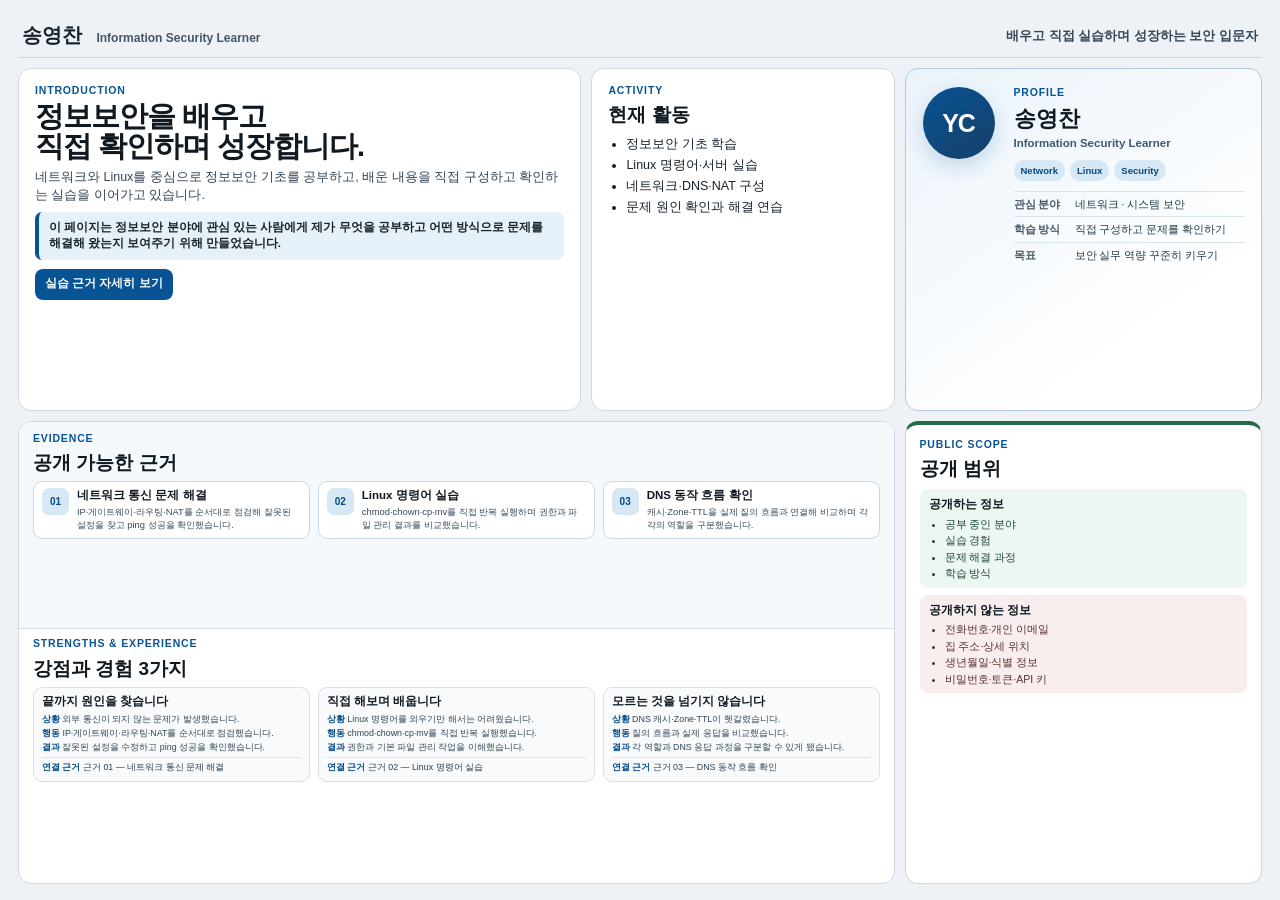
==== index.html @ b2773d23 "syc" ====
<!DOCTYPE html>
<html lang="ko">
<head>
  <meta charset="UTF-8">
  <meta name="viewport" content="width=device-width, initial-scale=1.0">
  <title>송영찬 | Information Security</title>
  <link rel="stylesheet" href="style.css">
</head>
<body>
<main class="page">
  <header class="topbar">
    <div>
      <strong class="name">송영찬</strong>
      <span class="role">Information Security Learner</span>
    </div>
    <span class="top-note">배우고 직접 실습하며 성장하는 보안 입문자</span>
  </header>

  <section class="dashboard" aria-label="송영찬 자기소개">
    <article class="card intro">
      <p class="kicker">INTRODUCTION</p>
      <h1>정보보안을 배우고<br>직접 확인하며 성장합니다.</h1>
      <p class="summary">
        네트워크와 Linux를 중심으로 정보보안 기초를 공부하고,
        배운 내용을 직접 구성하고 확인하는 실습을 이어가고 있습니다.
      </p>
      <p class="purpose">
        이 페이지는 정보보안 분야에 관심 있는 사람에게 제가 무엇을 공부하고
        어떤 방식으로 문제를 해결해 왔는지 보여주기 위해 만들었습니다.
      </p>
      <button id="detailButton" type="button" aria-expanded="false" aria-controls="detailPanel">
        실습 근거 자세히 보기
      </button>
    </article>

    <article class="card activity">
      <p class="kicker">ACTIVITY</p>
      <h2>현재 활동</h2>
      <ul>
        <li>정보보안 기초 학습</li>
        <li>Linux 명령어·서버 실습</li>
        <li>네트워크·DNS·NAT 구성</li>
        <li>문제 원인 확인과 해결 연습</li>
      </ul>
    </article>

    <article class="card profile-card" aria-label="프로필">
      <div class="profile-avatar" aria-hidden="true">YC</div>
      <p class="kicker profile-kicker">PROFILE</p>
      <h2>송영찬</h2>
      <p class="profile-role">Information Security Learner</p>
      <div class="profile-tags" aria-label="관심 분야">
        <span>Network</span><span>Linux</span><span>Security</span>
      </div>
      <dl class="profile-info">
        <div><dt>관심 분야</dt><dd>네트워크 · 시스템 보안</dd></div>
        <div><dt>학습 방식</dt><dd>직접 구성하고 문제를 확인하기</dd></div>
        <div><dt>목표</dt><dd>보안 실무 역량 꾸준히 키우기</dd></div>
      </dl>
    </article>

    <section class="card strengths" aria-labelledby="evidence-title">
      <div class="strength-layout">
        <section class="proof-area">
          <p class="kicker">EVIDENCE</p>
          <h2 id="evidence-title">공개 가능한 근거</h2>
          <div class="proof-grid">
            <article class="proof-item">
              <span class="proof-number">01</span>
              <div>
                <h3>네트워크 통신 문제 해결</h3>
                <p>IP·게이트웨이·라우팅·NAT를 순서대로 점검해 잘못된 설정을 찾고 ping 성공을 확인했습니다.</p>
              </div>
            </article>
            <article class="proof-item">
              <span class="proof-number">02</span>
              <div>
                <h3>Linux 명령어 실습</h3>
                <p>chmod·chown·cp·mv를 직접 반복 실행하며 권한과 파일 관리 결과를 비교했습니다.</p>
              </div>
            </article>
            <article class="proof-item">
              <span class="proof-number">03</span>
              <div>
                <h3>DNS 동작 흐름 확인</h3>
                <p>캐시·Zone·TTL을 실제 질의 흐름과 연결해 비교하며 각각의 역할을 구분했습니다.</p>
              </div>
            </article>
          </div>
        </section>

        <section class="strength-area" aria-labelledby="strength-title">
          <p class="kicker">STRENGTHS & EXPERIENCE</p>
          <h2 id="strength-title">강점과 경험 3가지</h2>
          <div class="strength-grid">
            <article class="mini-card">
              <h3>끝까지 원인을 찾습니다</h3>
              <p><b>상황</b> 외부 통신이 되지 않는 문제가 발생했습니다.</p>
              <p><b>행동</b> IP·게이트웨이·라우팅·NAT를 순서대로 점검했습니다.</p>
              <p><b>결과</b> 잘못된 설정을 수정하고 ping 성공을 확인했습니다.</p>
              <p class="linked-proof"><b>연결 근거</b> 근거 01 — 네트워크 통신 문제 해결</p>
            </article>
            <article class="mini-card">
              <h3>직접 해보며 배웁니다</h3>
              <p><b>상황</b> Linux 명령어를 외우기만 해서는 어려웠습니다.</p>
              <p><b>행동</b> chmod·chown·cp·mv를 직접 반복 실행했습니다.</p>
              <p><b>결과</b> 권한과 기본 파일 관리 작업을 이해했습니다.</p>
              <p class="linked-proof"><b>연결 근거</b> 근거 02 — Linux 명령어 실습</p>
            </article>
            <article class="mini-card">
              <h3>모르는 것을 넘기지 않습니다</h3>
              <p><b>상황</b> DNS 캐시·Zone·TTL이 헷갈렸습니다.</p>
              <p><b>행동</b> 질의 흐름과 실제 응답을 비교했습니다.</p>
              <p><b>결과</b> 각 역할과 DNS 응답 과정을 구분할 수 있게 됐습니다.</p>
              <p class="linked-proof"><b>연결 근거</b> 근거 03 — DNS 동작 흐름 확인</p>
            </article>
          </div>
        </section>
      </div>
    </section>

    <article class="card public-scope">
      <p class="kicker">PUBLIC SCOPE</p>
      <h2>공개 범위</h2>
      <section class="scope-block open" aria-labelledby="open-title">
        <h3 id="open-title">공개하는 정보</h3>
        <ul>
          <li>공부 중인 분야</li><li>실습 경험</li><li>문제 해결 과정</li><li>학습 방식</li>
        </ul>
      </section>
      <section class="scope-block closed" aria-labelledby="closed-title">
        <h3 id="closed-title">공개하지 않는 정보</h3>
        <ul>
          <li>전화번호·개인 이메일</li><li>집 주소·상세 위치</li>
          <li>생년월일·식별 정보</li><li>비밀번호·토큰·API 키</li>
        </ul>
      </section>
    </article>
  </section>

  <section id="detailPanel" class="detail-overlay" hidden role="dialog"
           aria-modal="true" aria-labelledby="detailTitle">
    <div class="detail-box">
      <h2 id="detailTitle">실습 근거 상세</h2>
      <p>Linux 환경에서 파일 권한과 사용자 관리 명령을 연습했고, 네트워크 실습에서는 IP 설정, 라우팅, DNS, NAT 구성 과정에서 연결되지 않는 원인을 단계별로 확인해 해결했습니다.</p>
      <p>이 페이지에는 공개하기로 정한 학습 경험만 포함했습니다.</p>
      <button id="closeDetail" type="button">닫기</button>
    </div>
  </section>
</main>
<script src="script.js"></script>
</body>
</html>
---- style.css ----
*{box-sizing:border-box}
html,body{margin:0;width:100%;height:100%;overflow:hidden}
body{background:#eef2f6;color:#17212b;font-family:Pretendard,"Noto Sans KR",Arial,sans-serif;line-height:1.38}
button:focus-visible{outline:3px solid #063e72;outline-offset:3px}
.page{width:100%;height:100vh;padding:14px 18px 16px;display:grid;grid-template-rows:44px 1fr;gap:10px}
.topbar{display:flex;align-items:center;justify-content:space-between;padding:0 4px;border-bottom:1px solid #cbd5df}
.name{font-size:20px}.role{margin-left:10px;color:#465665;font-size:12px;font-weight:700}.top-note{font-size:13px;font-weight:700;color:#354657}
.dashboard{min-height:0;display:grid;grid-template-columns:1.45fr .78fr .92fr;grid-template-rows:42% 1fr;gap:10px}
.card{min-width:0;min-height:0;background:#fff;border:1px solid #cfd8e2;border-radius:13px;padding:14px 16px;overflow:hidden}
.kicker{margin:0 0 5px;color:#075394;font-size:10.5px;font-weight:900;letter-spacing:.08em}
h1,h2,h3{margin-top:0;color:#101820}h1{margin-bottom:7px;font-size:clamp(25px,2.25vw,36px);line-height:1.04;letter-spacing:-.035em}h2{margin-bottom:7px;font-size:19px}h3{margin-bottom:6px;font-size:14px}p{margin-top:0}
.summary{margin-bottom:8px;font-size:12.5px;color:#354554}.purpose{margin-bottom:9px;padding:8px 10px;border-left:4px solid #075394;border-radius:7px;background:#e6f0f8;font-size:11.5px;font-weight:700}
button{min-height:31px;padding:6px 10px;border:0;border-radius:8px;background:#075394;color:#fff;font:inherit;font-size:11.5px;font-weight:800;cursor:pointer}
.activity ul{margin:0;padding-left:18px;font-size:12.5px}.activity li+li{margin-top:4px}
.profile-card{position:relative;background:linear-gradient(145deg,#eaf3fa 0%,#fff 74%);border-color:#b4cadc;padding:14px 16px 12px 108px}
.profile-avatar{position:absolute;left:17px;top:18px;width:72px;height:72px;display:grid;place-items:center;border-radius:50%;background:linear-gradient(145deg,#075394,#173f68);color:#fff;font-size:25px;font-weight:900;letter-spacing:-.04em;box-shadow:0 8px 20px rgba(13,93,166,.2)}
.profile-kicker{margin-top:2px}.profile-card h2{margin-bottom:1px;font-size:22px}.profile-role{margin:0 0 8px;color:#40586b;font-size:11.5px;font-weight:700}.profile-tags{display:flex;gap:5px;flex-wrap:wrap;margin-bottom:10px}.profile-tags span{padding:4px 7px;border-radius:999px;background:#d7e8f5;color:#064b86;font-size:9.5px;font-weight:900}
.profile-info{margin:0}.profile-info div{display:grid;grid-template-columns:56px 1fr;gap:5px;padding:5px 0;border-top:1px solid #d9e3eb;font-size:10.5px}.profile-info dt{font-weight:900;color:#465665}.profile-info dd{margin:0;color:#24394a}
.strengths{grid-column:1/3;padding:0}.strength-layout{height:100%;display:grid;grid-template-rows:45% 55%}.proof-area{min-height:0;padding:9px 14px 8px;border-bottom:1px solid #d8e0e7;background:#f5f9fc}.proof-area h2{margin-bottom:5px}.proof-grid{display:grid;grid-template-columns:repeat(3,minmax(0,1fr));gap:8px}.proof-item{min-width:0;display:grid;grid-template-columns:28px 1fr;gap:7px;padding:6px 8px;border:1px solid #c8d9e6;border-radius:9px;background:#fff}.proof-number{width:27px;height:27px;display:grid;place-items:center;border-radius:7px;background:#d7e8f5;color:#064b86;font-size:10px;font-weight:900}.proof-item h3{margin-bottom:2px;font-size:11.5px}.proof-item p{margin:0;font-size:9.4px;color:#374b5b}
.strength-area{min-height:0;padding:7px 14px 9px}.strength-area h2{margin-bottom:5px}.strength-grid{display:grid;grid-template-columns:repeat(3,minmax(0,1fr));gap:8px}.mini-card{min-width:0;padding:6px 8px;border:1px solid #d9e0e7;border-radius:9px;background:#f8fafc}.mini-card h3{margin-bottom:3px;font-size:11.5px}.mini-card p{margin:0 0 2px;font-size:8.9px;color:#334554}.mini-card b{color:#064b86}.linked-proof{margin-top:3px!important;padding-top:3px;border-top:1px solid #dce4ea;color:#263e51!important}
.public-scope{padding:12px 14px;border-top:4px solid #236a45}.public-scope h2{margin-bottom:7px}.scope-block{padding:7px 9px;border-radius:8px}.scope-block h3{font-size:12px;margin-bottom:4px}.scope-block ul{margin:0;padding-left:16px;font-size:10.5px}.scope-block li+li{margin-top:2px}.scope-block.open{background:#edf7f1;color:#1f4934;margin-bottom:7px}.scope-block.closed{background:#f9eeee;color:#5b3030}
.detail-overlay{position:fixed;inset:0;background:rgba(10,18,28,.58);display:grid;place-items:center;padding:20px}.detail-overlay[hidden]{display:none}.detail-box{width:min(520px,90vw);background:#fff;border-radius:14px;padding:22px;box-shadow:0 20px 60px rgba(0,0,0,.25)}.detail-box p{font-size:14px}
@media (min-width:1700px) and (min-height:900px){.page{padding:22px 28px 24px;grid-template-rows:52px 1fr;gap:14px}.dashboard{gap:14px;grid-template-rows:44% 1fr}.card{border-radius:16px}.intro,.activity{padding:20px 22px}.profile-card{padding:20px 22px 20px 132px}.profile-avatar{left:24px;top:24px;width:86px;height:86px;font-size:30px}.kicker{font-size:12px}h1{font-size:44px}h2{font-size:24px}.summary{font-size:15px}.purpose{font-size:13.5px;padding:10px 12px}.activity ul{font-size:14px}.profile-card h2{font-size:28px}.profile-role{font-size:13px}.profile-info div{font-size:12px;grid-template-columns:70px 1fr}.proof-area{padding:13px 18px 10px}.proof-item{padding:9px 11px}.proof-item h3{font-size:13px}.proof-item p{font-size:10.8px}.strength-area{padding:10px 18px 12px}.mini-card{padding:8px 10px}.mini-card h3{font-size:13px}.mini-card p{font-size:10.2px}.public-scope{padding:16px 18px}.scope-block h3{font-size:14px}.scope-block ul{font-size:12px}}
@media (max-width:1000px){html,body{height:auto;overflow:auto}.page{height:auto;display:block}.dashboard{display:grid;grid-template-columns:1fr;grid-template-rows:auto}.strengths{grid-column:auto}.strength-layout{display:block}.proof-grid,.strength-grid{grid-template-columns:1fr}.profile-card{padding-left:110px;min-height:210px}}
@media (prefers-reduced-motion:reduce){*,*::before,*::after{scroll-behavior:auto!important;animation-duration:.01ms!important;animation-iteration-count:1!important;transition-duration:.01ms!important}}
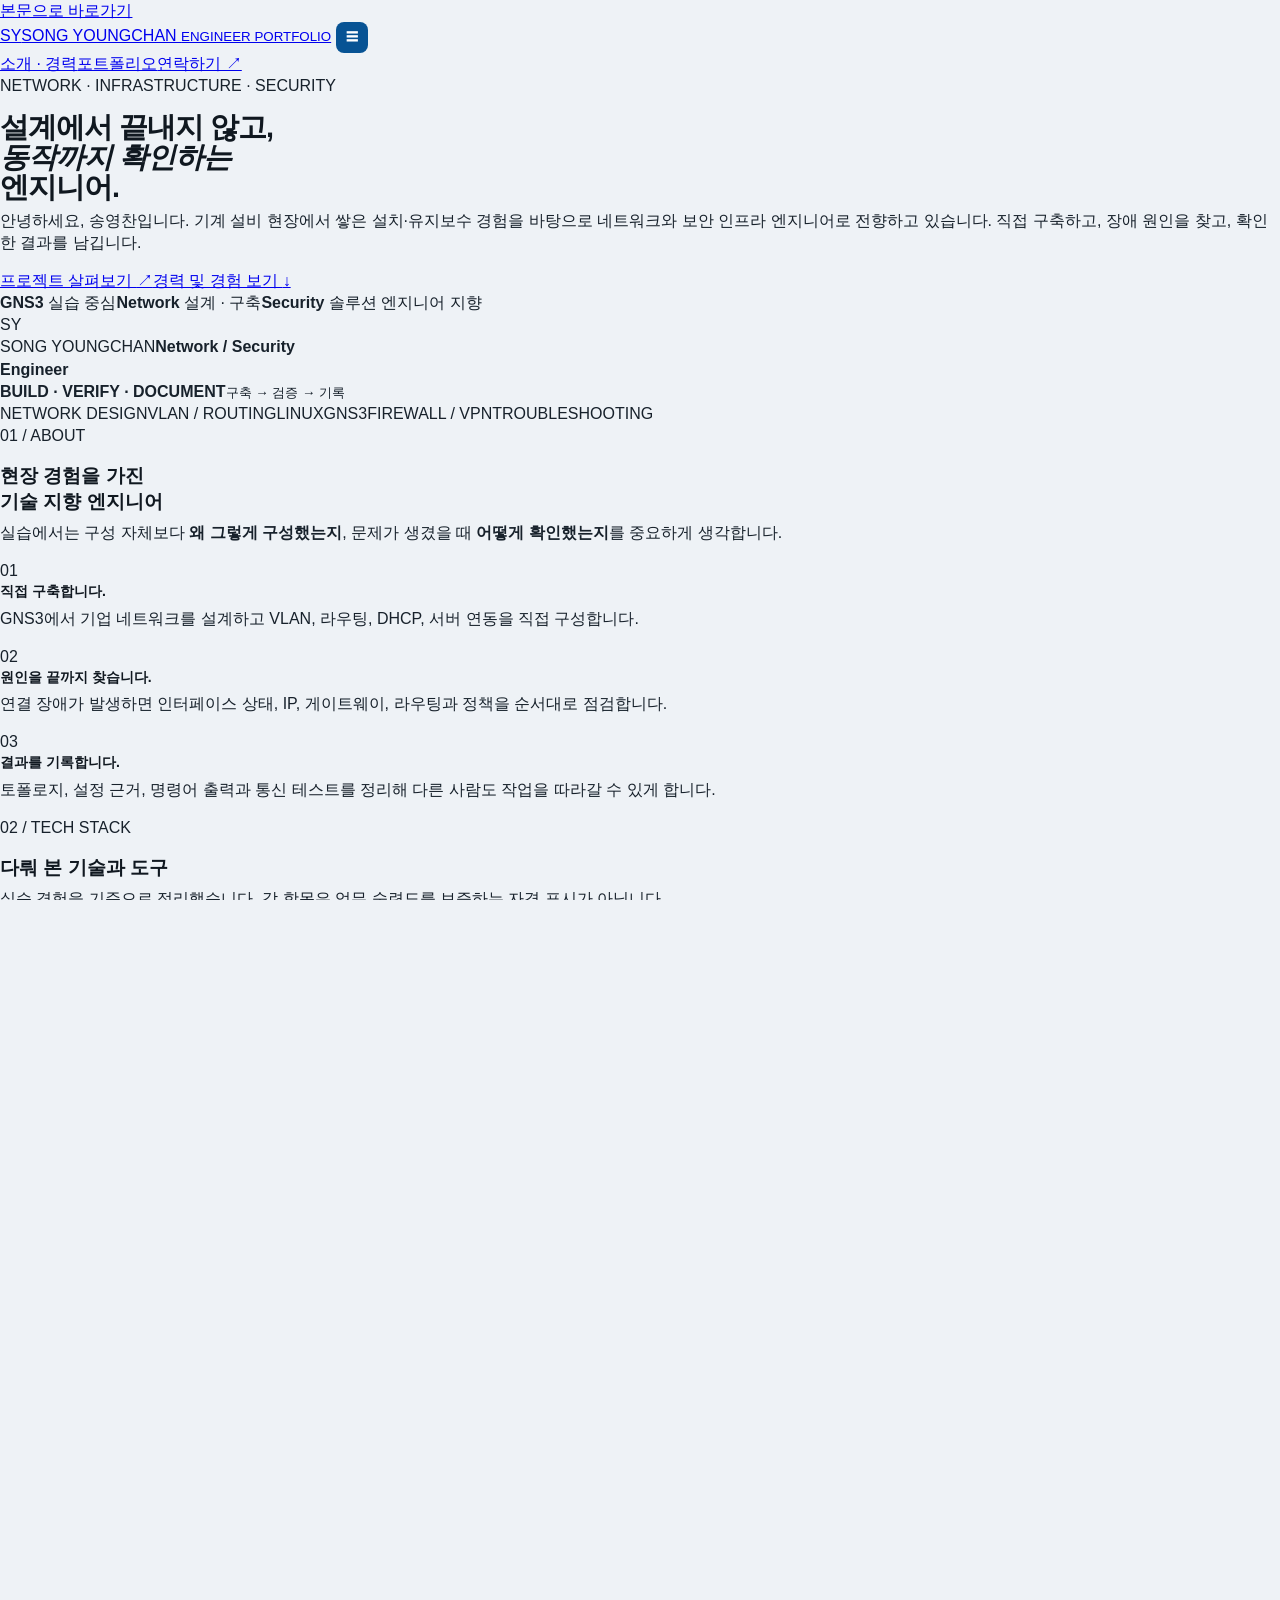
==== commit d80ca209: "Build responsive engineering portfolio: index.html" ====
--- a/index.html
+++ b/index.html
@@ -1,153 +1,72 @@
-<!DOCTYPE html>
+<!doctype html>
 <html lang="ko">
 <head>
-  <meta charset="UTF-8">
-  <meta name="viewport" content="width=device-width, initial-scale=1.0">
-  <title>송영찬 | Information Security</title>
+  <meta charset="utf-8">
+  <meta name="viewport" content="width=device-width, initial-scale=1">
+  <meta name="description" content="송영찬의 네트워크·보안 인프라 포트폴리오. GNS3 기반 기업 네트워크 설계, 구축 및 트러블슈팅 기록.">
+  <meta name="theme-color" content="#101b2a">
+  <title>송영찬 | Network & Security Engineer</title>
   <link rel="stylesheet" href="style.css">
+  <script src="script.js" defer></script>
 </head>
-<body>
-<main class="page">
-  <header class="topbar">
-    <div>
-      <strong class="name">송영찬</strong>
-      <span class="role">Information Security Learner</span>
-    </div>
-    <span class="top-note">배우고 직접 실습하며 성장하는 보안 입문자</span>
-  </header>
-
-  <section class="dashboard" aria-label="송영찬 자기소개">
-    <article class="card intro">
-      <p class="kicker">INTRODUCTION</p>
-      <h1>정보보안을 배우고<br>직접 확인하며 성장합니다.</h1>
-      <p class="summary">
-        네트워크와 Linux를 중심으로 정보보안 기초를 공부하고,
-        배운 내용을 직접 구성하고 확인하는 실습을 이어가고 있습니다.
-      </p>
-      <p class="purpose">
-        이 페이지는 정보보안 분야에 관심 있는 사람에게 제가 무엇을 공부하고
-        어떤 방식으로 문제를 해결해 왔는지 보여주기 위해 만들었습니다.
-      </p>
-      <button id="detailButton" type="button" aria-expanded="false" aria-controls="detailPanel">
-        실습 근거 자세히 보기
-      </button>
-    </article>
-
-    <article class="card activity">
-      <p class="kicker">ACTIVITY</p>
-      <h2>현재 활동</h2>
-      <ul>
-        <li>정보보안 기초 학습</li>
-        <li>Linux 명령어·서버 실습</li>
-        <li>네트워크·DNS·NAT 구성</li>
-        <li>문제 원인 확인과 해결 연습</li>
-      </ul>
-    </article>
-
-    <article class="card profile-card" aria-label="프로필">
-      <div class="profile-avatar" aria-hidden="true">YC</div>
-      <p class="kicker profile-kicker">PROFILE</p>
-      <h2>송영찬</h2>
-      <p class="profile-role">Information Security Learner</p>
-      <div class="profile-tags" aria-label="관심 분야">
-        <span>Network</span><span>Linux</span><span>Security</span>
-      </div>
-      <dl class="profile-info">
-        <div><dt>관심 분야</dt><dd>네트워크 · 시스템 보안</dd></div>
-        <div><dt>학습 방식</dt><dd>직접 구성하고 문제를 확인하기</dd></div>
-        <div><dt>목표</dt><dd>보안 실무 역량 꾸준히 키우기</dd></div>
-      </dl>
-    </article>
-
-    <section class="card strengths" aria-labelledby="evidence-title">
-      <div class="strength-layout">
-        <section class="proof-area">
-          <p class="kicker">EVIDENCE</p>
-          <h2 id="evidence-title">공개 가능한 근거</h2>
-          <div class="proof-grid">
-            <article class="proof-item">
-              <span class="proof-number">01</span>
-              <div>
-                <h3>네트워크 통신 문제 해결</h3>
-                <p>IP·게이트웨이·라우팅·NAT를 순서대로 점검해 잘못된 설정을 찾고 ping 성공을 확인했습니다.</p>
-              </div>
-            </article>
-            <article class="proof-item">
-              <span class="proof-number">02</span>
-              <div>
-                <h3>Linux 명령어 실습</h3>
-                <p>chmod·chown·cp·mv를 직접 반복 실행하며 권한과 파일 관리 결과를 비교했습니다.</p>
-              </div>
-            </article>
-            <article class="proof-item">
-              <span class="proof-number">03</span>
-              <div>
-                <h3>DNS 동작 흐름 확인</h3>
-                <p>캐시·Zone·TTL을 실제 질의 흐름과 연결해 비교하며 각각의 역할을 구분했습니다.</p>
-              </div>
-            </article>
-          </div>
-        </section>
-
-        <section class="strength-area" aria-labelledby="strength-title">
-          <p class="kicker">STRENGTHS & EXPERIENCE</p>
-          <h2 id="strength-title">강점과 경험 3가지</h2>
-          <div class="strength-grid">
-            <article class="mini-card">
-              <h3>끝까지 원인을 찾습니다</h3>
-              <p><b>상황</b> 외부 통신이 되지 않는 문제가 발생했습니다.</p>
-              <p><b>행동</b> IP·게이트웨이·라우팅·NAT를 순서대로 점검했습니다.</p>
-              <p><b>결과</b> 잘못된 설정을 수정하고 ping 성공을 확인했습니다.</p>
-              <p class="linked-proof"><b>연결 근거</b> 근거 01 — 네트워크 통신 문제 해결</p>
-            </article>
-            <article class="mini-card">
-              <h3>직접 해보며 배웁니다</h3>
-              <p><b>상황</b> Linux 명령어를 외우기만 해서는 어려웠습니다.</p>
-              <p><b>행동</b> chmod·chown·cp·mv를 직접 반복 실행했습니다.</p>
-              <p><b>결과</b> 권한과 기본 파일 관리 작업을 이해했습니다.</p>
-              <p class="linked-proof"><b>연결 근거</b> 근거 02 — Linux 명령어 실습</p>
-            </article>
-            <article class="mini-card">
-              <h3>모르는 것을 넘기지 않습니다</h3>
-              <p><b>상황</b> DNS 캐시·Zone·TTL이 헷갈렸습니다.</p>
-              <p><b>행동</b> 질의 흐름과 실제 응답을 비교했습니다.</p>
-              <p><b>결과</b> 각 역할과 DNS 응답 과정을 구분할 수 있게 됐습니다.</p>
-              <p class="linked-proof"><b>연결 근거</b> 근거 03 — DNS 동작 흐름 확인</p>
-            </article>
-          </div>
-        </section>
-      </div>
-    </section>
-
-    <article class="card public-scope">
-      <p class="kicker">PUBLIC SCOPE</p>
-      <h2>공개 범위</h2>
-      <section class="scope-block open" aria-labelledby="open-title">
-        <h3 id="open-title">공개하는 정보</h3>
-        <ul>
-          <li>공부 중인 분야</li><li>실습 경험</li><li>문제 해결 과정</li><li>학습 방식</li>
-        </ul>
+<body data-page="home">
+  <a class="skip" href="#main">본문으로 바로가기</a>
+  <div class="site-shell">
+    <header class="site-header">
+      <a class="brand" href="index.html" aria-label="송영찬 포트폴리오 홈"><span class="brand-mark">SY</span><span>SONG YOUNGCHAN <small>ENGINEER PORTFOLIO</small></span></a>
+      <button class="nav-toggle" aria-expanded="false" aria-controls="siteNav" type="button" aria-label="메뉴 열기">☰</button>
+      <nav id="siteNav" class="nav" aria-label="주요 메뉴"><a href="index.html" aria-current="page">소개 · 경력</a><a href="projects.html">포트폴리오</a><a class="nav-contact" href="mailto:ksyji123@gmail.com">연락하기 ↗</a></nav>
+    </header>
+    <main id="main">
+      <section class="hero section">
+        <div class="hero-copy">
+          <p class="eyebrow"><span class="live-dot"></span> NETWORK · INFRASTRUCTURE · SECURITY</p>
+          <h1>설계에서 끝내지 않고,<br><em>동작까지 확인하는</em><br>엔지니어.</h1>
+          <p class="hero-lead">안녕하세요, 송영찬입니다. 기계 설비 현장에서 쌓은 설치·유지보수 경험을 바탕으로 네트워크와 보안 인프라 엔지니어로 전향하고 있습니다. 직접 구축하고, 장애 원인을 찾고, 확인한 결과를 남깁니다.</p>
+          <div class="hero-actions"><a class="btn btn-primary" href="projects.html">프로젝트 살펴보기 <span>↗</span></a><a class="btn btn-ghost" href="#experience">경력 및 경험 보기 <span>↓</span></a></div>
+          <div class="hero-meta"><span><b>GNS3</b> 실습 중심</span><span><b>Network</b> 설계 · 구축</span><span><b>Security</b> 솔루션 엔지니어 지향</span></div>
+        </div>
+        <div class="hero-visual" aria-label="프로필 요약">
+          <div class="portrait-card"><div class="portrait-graphic"><span class="portrait-ring"></span><span class="portrait-monogram">SY</span></div><div class="portrait-caption"><span>SONG YOUNGCHAN</span><strong>Network / Security<br>Engineer</strong></div></div>
+          <div class="floating-note"><span class="mini-square"></span><div><b>BUILD · VERIFY · DOCUMENT</b><small>구축 → 검증 → 기록</small></div></div>
+        </div>
       </section>
-      <section class="scope-block closed" aria-labelledby="closed-title">
-        <h3 id="closed-title">공개하지 않는 정보</h3>
-        <ul>
-          <li>전화번호·개인 이메일</li><li>집 주소·상세 위치</li>
-          <li>생년월일·식별 정보</li><li>비밀번호·토큰·API 키</li>
-        </ul>
+      <div class="ticker" aria-label="핵심 기술"><span>NETWORK DESIGN</span><span>VLAN / ROUTING</span><span>LINUX</span><span>GNS3</span><span>FIREWALL / VPN</span><span>TROUBLESHOOTING</span></div>
+      <section class="section about-section" id="about">
+        <div class="section-heading"><div><p class="eyebrow">01 / ABOUT</p><h2>현장 경험을 가진<br>기술 지향 엔지니어</h2></div><p>실습에서는 구성 자체보다 <strong>왜 그렇게 구성했는지</strong>, 문제가 생겼을 때 <strong>어떻게 확인했는지</strong>를 중요하게 생각합니다.</p></div>
+        <div class="about-grid">
+          <div class="statement-card"><div class="statement-index">01</div><h3>직접 구축합니다.</h3><p>GNS3에서 기업 네트워크를 설계하고 VLAN, 라우팅, DHCP, 서버 연동을 직접 구성합니다.</p></div>
+          <div class="statement-card"><div class="statement-index">02</div><h3>원인을 끝까지 찾습니다.</h3><p>연결 장애가 발생하면 인터페이스 상태, IP, 게이트웨이, 라우팅과 정책을 순서대로 점검합니다.</p></div>
+          <div class="statement-card"><div class="statement-index">03</div><h3>결과를 기록합니다.</h3><p>토폴로지, 설정 근거, 명령어 출력과 통신 테스트를 정리해 다른 사람도 작업을 따라갈 수 있게 합니다.</p></div>
+        </div>
       </section>
-    </article>
-  </section>
-
-  <section id="detailPanel" class="detail-overlay" hidden role="dialog"
-           aria-modal="true" aria-labelledby="detailTitle">
-    <div class="detail-box">
-      <h2 id="detailTitle">실습 근거 상세</h2>
-      <p>Linux 환경에서 파일 권한과 사용자 관리 명령을 연습했고, 네트워크 실습에서는 IP 설정, 라우팅, DNS, NAT 구성 과정에서 연결되지 않는 원인을 단계별로 확인해 해결했습니다.</p>
-      <p>이 페이지에는 공개하기로 정한 학습 경험만 포함했습니다.</p>
-      <button id="closeDetail" type="button">닫기</button>
-    </div>
-  </section>
-</main>
-<script src="script.js"></script>
+      <section class="section skill-section" id="skills">
+        <div class="section-heading"><div><p class="eyebrow">02 / TECH STACK</p><h2>다뤄 본 기술과 도구</h2></div><p>실습 경험을 기준으로 정리했습니다. 각 항목은 업무 숙련도를 보증하는 자격 표시가 아닙니다.</p></div>
+        <div class="skill-grid">
+          <div class="skill-group"><div class="skill-icon">⌘</div><h3>Network</h3><p>VLAN · Trunk · Static Routing · NAT · DHCP Relay · HSRP · ACL</p></div>
+          <div class="skill-group"><div class="skill-icon">▣</div><h3>Server & System</h3><p>Rocky Linux · Ubuntu · Windows · DNS(BIND) · NGINX · MariaDB</p></div>
+          <div class="skill-group"><div class="skill-icon">◇</div><h3>Security</h3><p>Firewall · VPN · IDS/IPS · Suricata · WAF · 네트워크 분리</p></div>
+          <div class="skill-group"><div class="skill-icon">↗</div><h3>Lab & Documentation</h3><p>GNS3 · VMware · VirtualBox · Cisco IOS · GitHub · 실습 검증 기록</p></div>
+        </div>
+      </section>
+      <section class="section experience-section" id="experience">
+        <div class="section-heading"><div><p class="eyebrow">03 / EXPERIENCE</p><h2>이전 현장의 경험도<br>기술 역량으로 연결합니다.</h2></div><p>보안 업계에서는 신입이지만, 장비 운영과 유지보수 현장에서 문제를 파악하고 대응하는 경험을 쌓았습니다.</p></div>
+        <div class="timeline">
+          <article class="timeline-row"><div class="timeline-date">2019.07 — 2021.07</div><div class="timeline-body"><span class="timeline-type">PRODUCTION</span><h3>제이솔루션 <small>생산 · 장비 운영</small></h3><p>자동재단기 운영 및 생산 업무를 수행하며 장비 상태와 작업 흐름을 관리했습니다.</p></div></article>
+          <article class="timeline-row"><div class="timeline-date">2018.10 — 2019.03</div><div class="timeline-body"><span class="timeline-type">MANUFACTURING</span><h3>화신 <small>가공 · 생산</small></h3><p>NCT, 레이저 가공, 용접 등 제조 공정을 경험했습니다.</p></div></article>
+          <article class="timeline-row"><div class="timeline-date">추가 실무 경험</div><div class="timeline-body"><span class="timeline-type">FIELD ENGINEERING</span><h3>기계 설비 엔지니어 및 설계 보조</h3><p>설비 설치·유지보수, 고객 사용 교육, 일부 기술 영업과 건설 설계 보조 업무를 경험했습니다. 세부 재직 기간은 확인 후 업데이트할 예정입니다.</p></div></article>
+        </div>
+      </section>
+      <section class="section featured-section" id="featured">
+        <div class="section-heading"><div><p class="eyebrow">04 / SELECTED PROJECTS</p><h2>실제로 구성한 환경과<br>진행 중인 프로젝트</h2></div><a class="text-link" href="projects.html">전체 포트폴리오 보기 ↗</a></div>
+        <div class="featured-grid">
+          <a class="project-preview project-preview-dark" href="projects.html#global-game"><div class="preview-top"><span>01 / NETWORK INFRASTRUCTURE</span><span>구축 · 검증 기록</span></div><div class="abstract-network" aria-hidden="true"><i></i><i></i><i></i><i></i><i></i><i></i></div><div class="preview-bottom"><h3>글로벌 게임회사<br>네트워크 인프라</h3><p>HQ · DEV · IDC · JP 구조의 GNS3 기업망 설계 및 구축</p><span class="preview-arrow">↗</span></div></a>
+          <a class="project-preview project-preview-light" href="projects.html#japan-logistics"><div class="preview-top"><span>02 / NETWORK & SECURITY</span><span>진행 중</span></div><div class="warehouse-graphic" aria-hidden="true"><span>LC</span><span>WMS</span><span>DC</span><span>API</span></div><div class="preview-bottom"><h3>일본 물류센터<br>인프라 및 WMS 연동</h3><p>3-Tier · HSRP · 서버 분리 · API 연동 설계</p><span class="preview-arrow">↗</span></div></a>
+        </div>
+      </section>
+      <section class="contact-section" id="contact"><div><p class="eyebrow">05 / CONTACT</p><h2>문제를 찾고 해결하는<br>팀에서 성장하고 싶습니다.</h2><p>네트워크·시스템 운영과 보안 솔루션 구축·기술지원 분야에 관심이 있습니다.</p></div><div class="contact-actions"><a class="btn btn-light" href="mailto:ksyji123@gmail.com">이메일 보내기 ↗</a><a class="text-link" href="https://github.com/ychanis" target="_blank" rel="noopener noreferrer">GitHub 방문 ↗</a></div></section>
+    </main>
+    <footer class="footer"><span>© 2026 SONG YOUNGCHAN</span><span>BUILT WITH PURPOSE. DOCUMENTED WITH EVIDENCE.</span><a href="#main">맨 위로 ↑</a></footer>
+  </div>
 </body>
-</html>
+</html>
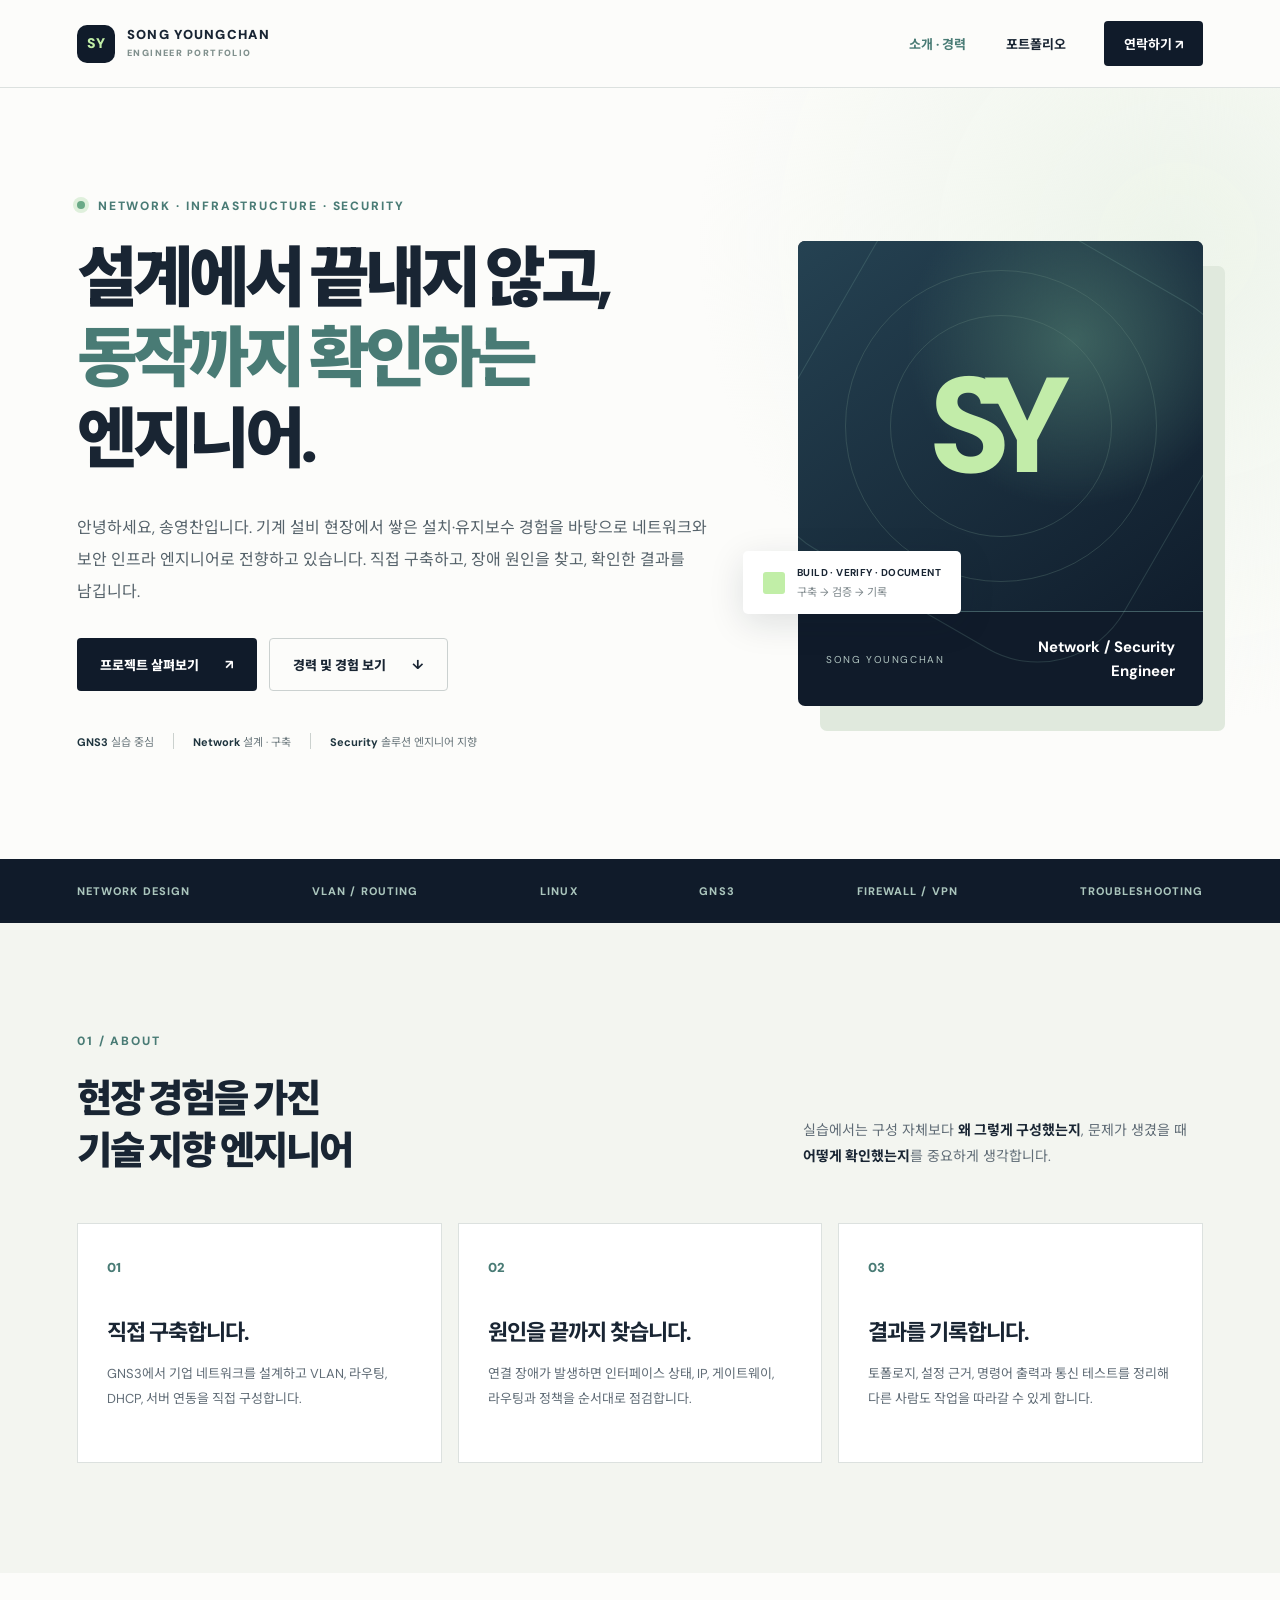
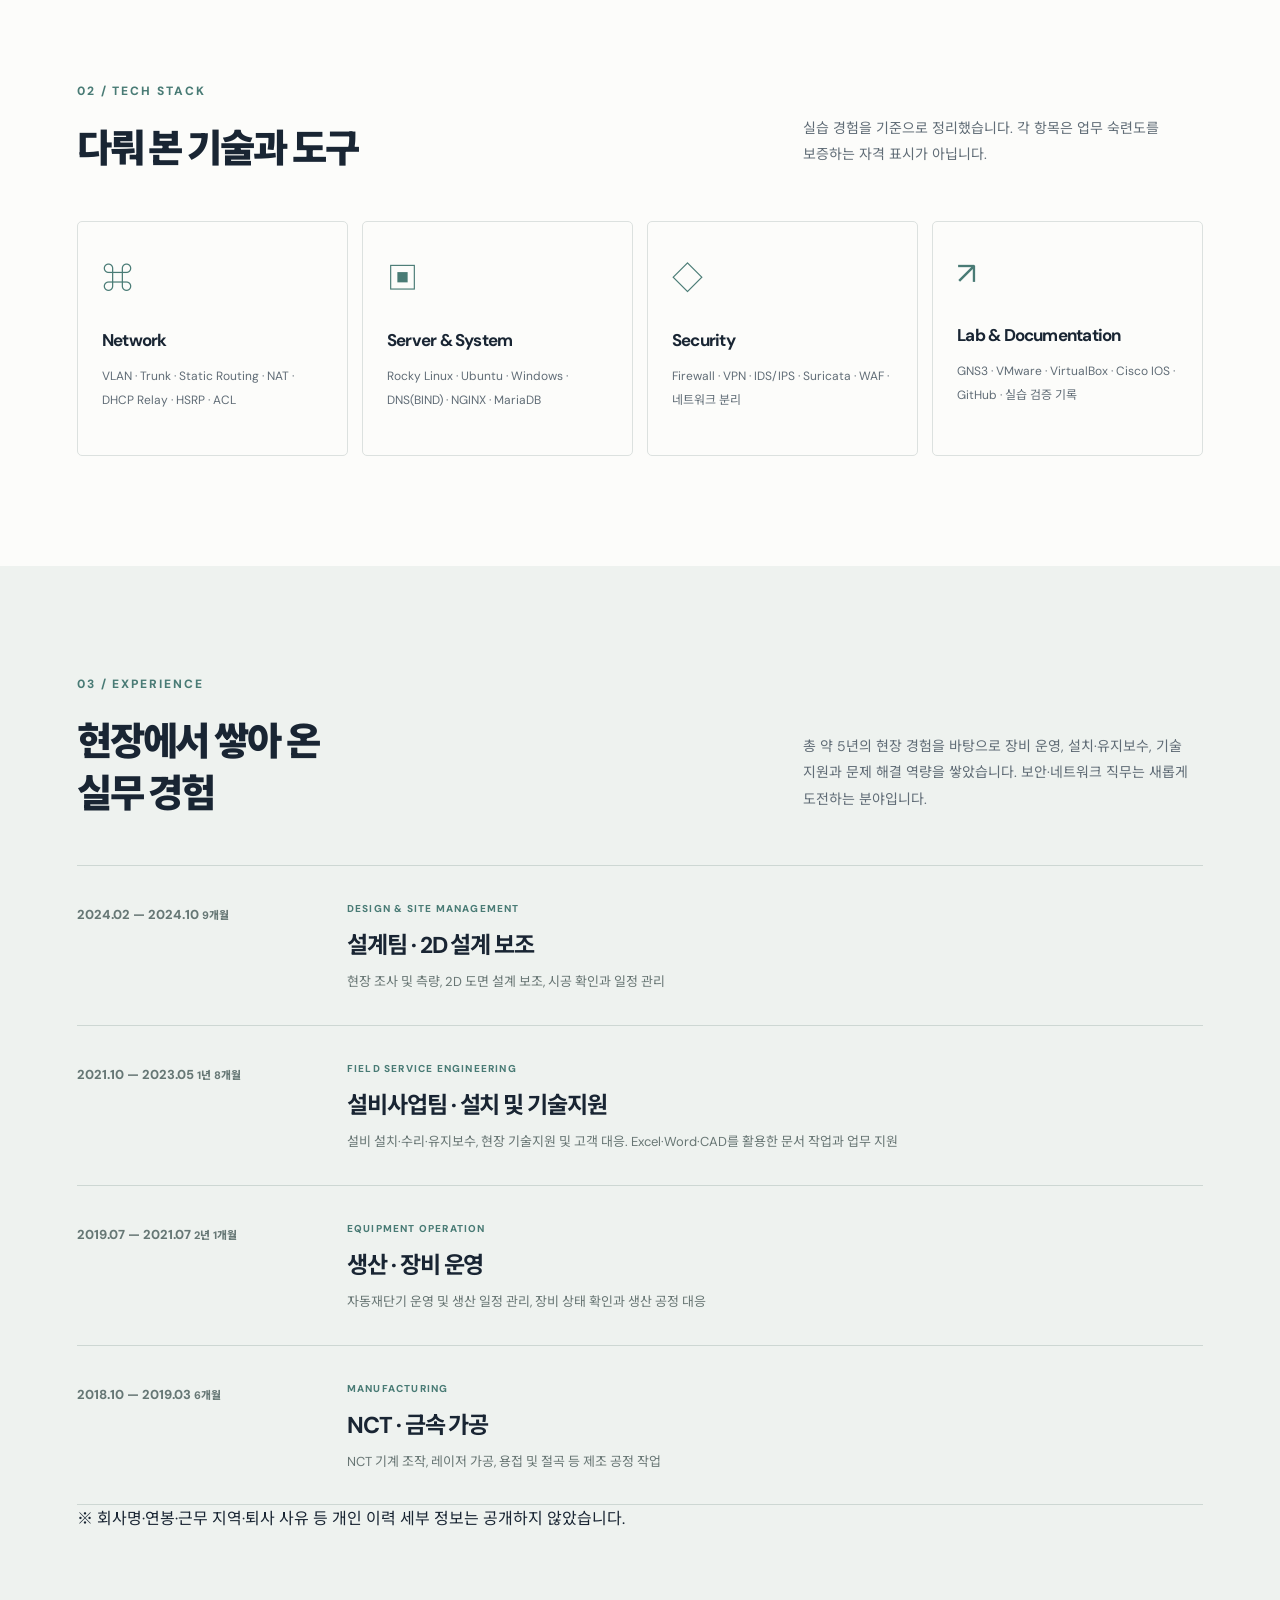
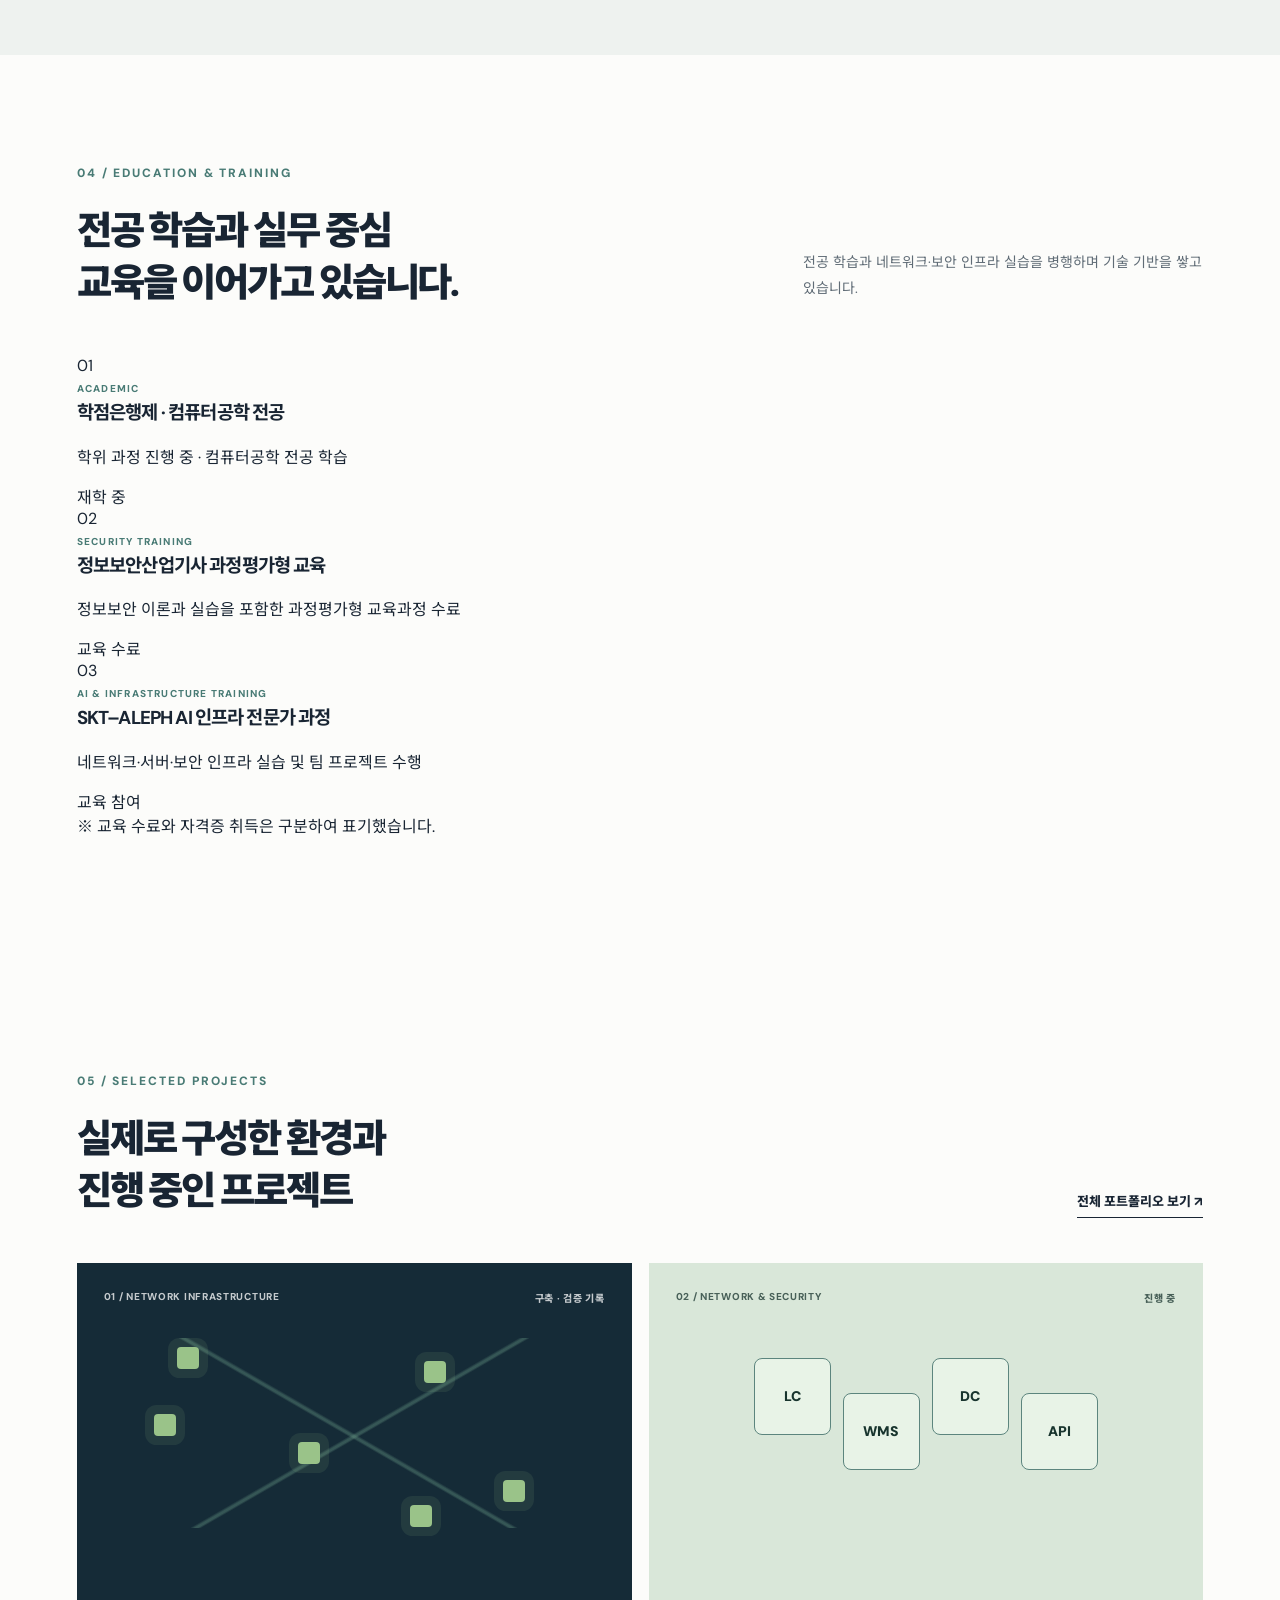
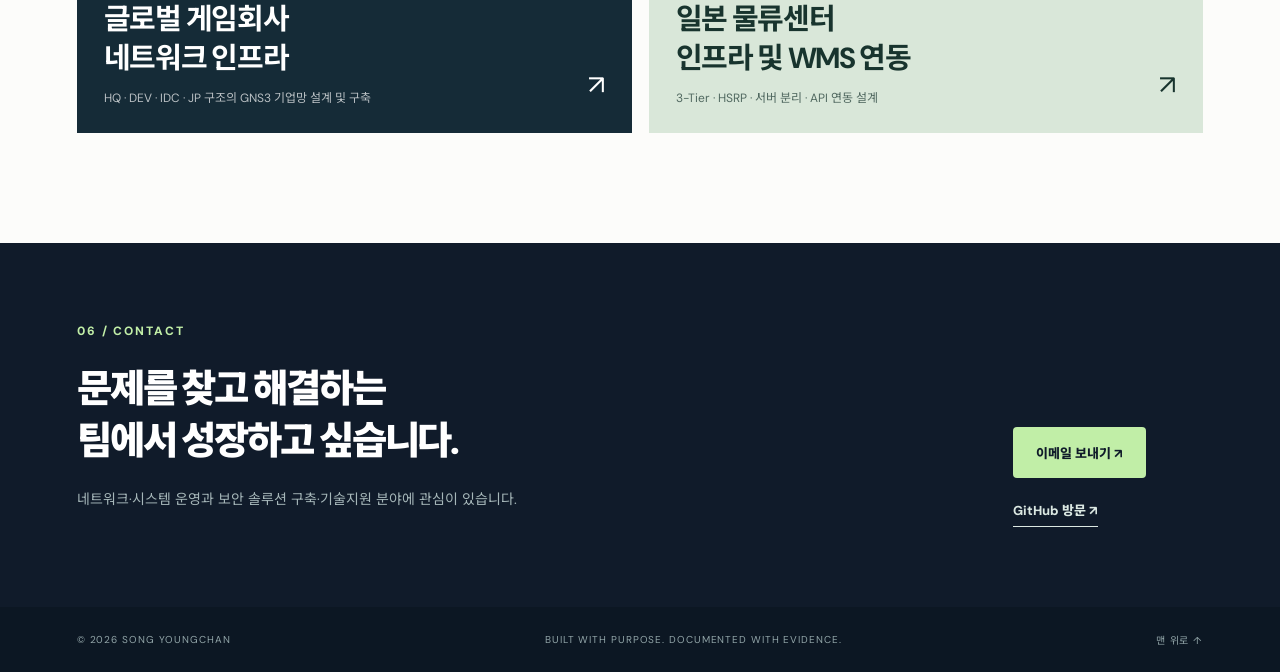
==== commit e43c685d: "Refine career and education, and add large project archive: index.html" ====
--- a/index.html
+++ b/index.html
@@ -50,21 +50,32 @@
         </div>
       </section>
       <section class="section experience-section" id="experience">
-        <div class="section-heading"><div><p class="eyebrow">03 / EXPERIENCE</p><h2>이전 현장의 경험도<br>기술 역량으로 연결합니다.</h2></div><p>보안 업계에서는 신입이지만, 장비 운영과 유지보수 현장에서 문제를 파악하고 대응하는 경험을 쌓았습니다.</p></div>
-        <div class="timeline">
-          <article class="timeline-row"><div class="timeline-date">2019.07 — 2021.07</div><div class="timeline-body"><span class="timeline-type">PRODUCTION</span><h3>제이솔루션 <small>생산 · 장비 운영</small></h3><p>자동재단기 운영 및 생산 업무를 수행하며 장비 상태와 작업 흐름을 관리했습니다.</p></div></article>
-          <article class="timeline-row"><div class="timeline-date">2018.10 — 2019.03</div><div class="timeline-body"><span class="timeline-type">MANUFACTURING</span><h3>화신 <small>가공 · 생산</small></h3><p>NCT, 레이저 가공, 용접 등 제조 공정을 경험했습니다.</p></div></article>
-          <article class="timeline-row"><div class="timeline-date">추가 실무 경험</div><div class="timeline-body"><span class="timeline-type">FIELD ENGINEERING</span><h3>기계 설비 엔지니어 및 설계 보조</h3><p>설비 설치·유지보수, 고객 사용 교육, 일부 기술 영업과 건설 설계 보조 업무를 경험했습니다. 세부 재직 기간은 확인 후 업데이트할 예정입니다.</p></div></article>
+        <div class="section-heading"><div><p class="eyebrow">03 / EXPERIENCE</p><h2>현장에서 쌓아 온<br>실무 경험</h2></div><p>총 약 5년의 현장 경험을 바탕으로 장비 운영, 설치·유지보수, 기술 지원과 문제 해결 역량을 쌓았습니다. 보안·네트워크 직무는 새롭게 도전하는 분야입니다.</p></div>
+        <div class="timeline career-timeline">
+          <article class="timeline-row"><div class="timeline-date">2024.02 — 2024.10 <small>9개월</small></div><div class="timeline-body"><span class="timeline-type">DESIGN & SITE MANAGEMENT</span><h3>설계팀 · 2D 설계 보조</h3><p>현장 조사 및 측량, 2D 도면 설계 보조, 시공 확인과 일정 관리</p></div></article>
+          <article class="timeline-row"><div class="timeline-date">2021.10 — 2023.05 <small>1년 8개월</small></div><div class="timeline-body"><span class="timeline-type">FIELD SERVICE ENGINEERING</span><h3>설비사업팀 · 설치 및 기술지원</h3><p>설비 설치·수리·유지보수, 현장 기술지원 및 고객 대응. Excel·Word·CAD를 활용한 문서 작업과 업무 지원</p></div></article>
+          <article class="timeline-row"><div class="timeline-date">2019.07 — 2021.07 <small>2년 1개월</small></div><div class="timeline-body"><span class="timeline-type">EQUIPMENT OPERATION</span><h3>생산 · 장비 운영</h3><p>자동재단기 운영 및 생산 일정 관리, 장비 상태 확인과 생산 공정 대응</p></div></article>
+          <article class="timeline-row"><div class="timeline-date">2018.10 — 2019.03 <small>6개월</small></div><div class="timeline-body"><span class="timeline-type">MANUFACTURING</span><h3>NCT · 금속 가공</h3><p>NCT 기계 조작, 레이저 가공, 용접 및 절곡 등 제조 공정 작업</p></div></article>
         </div>
+        <p class="career-footnote">※ 회사명·연봉·근무 지역·퇴사 사유 등 개인 이력 세부 정보는 공개하지 않았습니다.</p>
+      </section>
+      <section class="section education-section" id="education">
+        <div class="section-heading"><div><p class="eyebrow">04 / EDUCATION & TRAINING</p><h2>전공 학습과 실무 중심<br>교육을 이어가고 있습니다.</h2></div><p>전공 학습과 네트워크·보안 인프라 실습을 병행하며 기술 기반을 쌓고 있습니다.</p></div>
+        <div class="education-list">
+          <article class="education-row"><div class="education-number">01</div><div><span class="timeline-type">ACADEMIC</span><h3>학점은행제 · 컴퓨터공학 전공</h3><p>학위 과정 진행 중 · 컴퓨터공학 전공 학습</p></div><span class="education-status">재학 중</span></article>
+          <article class="education-row"><div class="education-number">02</div><div><span class="timeline-type">SECURITY TRAINING</span><h3>정보보안산업기사 과정평가형 교육</h3><p>정보보안 이론과 실습을 포함한 과정평가형 교육과정 수료</p></div><span class="education-status">교육 수료</span></article>
+          <article class="education-row"><div class="education-number">03</div><div><span class="timeline-type">AI & INFRASTRUCTURE TRAINING</span><h3>SKT–ALEPH AI 인프라 전문가 과정</h3><p>네트워크·서버·보안 인프라 실습 및 팀 프로젝트 수행</p></div><span class="education-status">교육 참여</span></article>
+        </div>
+        <p class="career-footnote">※ 교육 수료와 자격증 취득은 구분하여 표기했습니다.</p>
       </section>
       <section class="section featured-section" id="featured">
-        <div class="section-heading"><div><p class="eyebrow">04 / SELECTED PROJECTS</p><h2>실제로 구성한 환경과<br>진행 중인 프로젝트</h2></div><a class="text-link" href="projects.html">전체 포트폴리오 보기 ↗</a></div>
+        <div class="section-heading"><div><p class="eyebrow">05 / SELECTED PROJECTS</p><h2>실제로 구성한 환경과<br>진행 중인 프로젝트</h2></div><a class="text-link" href="projects.html">전체 포트폴리오 보기 ↗</a></div>
         <div class="featured-grid">
           <a class="project-preview project-preview-dark" href="projects.html#global-game"><div class="preview-top"><span>01 / NETWORK INFRASTRUCTURE</span><span>구축 · 검증 기록</span></div><div class="abstract-network" aria-hidden="true"><i></i><i></i><i></i><i></i><i></i><i></i></div><div class="preview-bottom"><h3>글로벌 게임회사<br>네트워크 인프라</h3><p>HQ · DEV · IDC · JP 구조의 GNS3 기업망 설계 및 구축</p><span class="preview-arrow">↗</span></div></a>
           <a class="project-preview project-preview-light" href="projects.html#japan-logistics"><div class="preview-top"><span>02 / NETWORK & SECURITY</span><span>진행 중</span></div><div class="warehouse-graphic" aria-hidden="true"><span>LC</span><span>WMS</span><span>DC</span><span>API</span></div><div class="preview-bottom"><h3>일본 물류센터<br>인프라 및 WMS 연동</h3><p>3-Tier · HSRP · 서버 분리 · API 연동 설계</p><span class="preview-arrow">↗</span></div></a>
         </div>
       </section>
-      <section class="contact-section" id="contact"><div><p class="eyebrow">05 / CONTACT</p><h2>문제를 찾고 해결하는<br>팀에서 성장하고 싶습니다.</h2><p>네트워크·시스템 운영과 보안 솔루션 구축·기술지원 분야에 관심이 있습니다.</p></div><div class="contact-actions"><a class="btn btn-light" href="mailto:ksyji123@gmail.com">이메일 보내기 ↗</a><a class="text-link" href="https://github.com/ychanis" target="_blank" rel="noopener noreferrer">GitHub 방문 ↗</a></div></section>
+      <section class="contact-section" id="contact"><div><p class="eyebrow">06 / CONTACT</p><h2>문제를 찾고 해결하는<br>팀에서 성장하고 싶습니다.</h2><p>네트워크·시스템 운영과 보안 솔루션 구축·기술지원 분야에 관심이 있습니다.</p></div><div class="contact-actions"><a class="btn btn-light" href="mailto:ksyji123@gmail.com">이메일 보내기 ↗</a><a class="text-link" href="https://github.com/ychanis" target="_blank" rel="noopener noreferrer">GitHub 방문 ↗</a></div></section>
     </main>
     <footer class="footer"><span>© 2026 SONG YOUNGCHAN</span><span>BUILT WITH PURPOSE. DOCUMENTED WITH EVIDENCE.</span><a href="#main">맨 위로 ↑</a></footer>
   </div>
--- a/style.css
+++ b/style.css
@@ -1,25 +1,7 @@
-*{box-sizing:border-box}
-html,body{margin:0;width:100%;height:100%;overflow:hidden}
-body{background:#eef2f6;color:#17212b;font-family:Pretendard,"Noto Sans KR",Arial,sans-serif;line-height:1.38}
-button:focus-visible{outline:3px solid #063e72;outline-offset:3px}
-.page{width:100%;height:100vh;padding:14px 18px 16px;display:grid;grid-template-rows:44px 1fr;gap:10px}
-.topbar{display:flex;align-items:center;justify-content:space-between;padding:0 4px;border-bottom:1px solid #cbd5df}
-.name{font-size:20px}.role{margin-left:10px;color:#465665;font-size:12px;font-weight:700}.top-note{font-size:13px;font-weight:700;color:#354657}
-.dashboard{min-height:0;display:grid;grid-template-columns:1.45fr .78fr .92fr;grid-template-rows:42% 1fr;gap:10px}
-.card{min-width:0;min-height:0;background:#fff;border:1px solid #cfd8e2;border-radius:13px;padding:14px 16px;overflow:hidden}
-.kicker{margin:0 0 5px;color:#075394;font-size:10.5px;font-weight:900;letter-spacing:.08em}
-h1,h2,h3{margin-top:0;color:#101820}h1{margin-bottom:7px;font-size:clamp(25px,2.25vw,36px);line-height:1.04;letter-spacing:-.035em}h2{margin-bottom:7px;font-size:19px}h3{margin-bottom:6px;font-size:14px}p{margin-top:0}
-.summary{margin-bottom:8px;font-size:12.5px;color:#354554}.purpose{margin-bottom:9px;padding:8px 10px;border-left:4px solid #075394;border-radius:7px;background:#e6f0f8;font-size:11.5px;font-weight:700}
-button{min-height:31px;padding:6px 10px;border:0;border-radius:8px;background:#075394;color:#fff;font:inherit;font-size:11.5px;font-weight:800;cursor:pointer}
-.activity ul{margin:0;padding-left:18px;font-size:12.5px}.activity li+li{margin-top:4px}
-.profile-card{position:relative;background:linear-gradient(145deg,#eaf3fa 0%,#fff 74%);border-color:#b4cadc;padding:14px 16px 12px 108px}
-.profile-avatar{position:absolute;left:17px;top:18px;width:72px;height:72px;display:grid;place-items:center;border-radius:50%;background:linear-gradient(145deg,#075394,#173f68);color:#fff;font-size:25px;font-weight:900;letter-spacing:-.04em;box-shadow:0 8px 20px rgba(13,93,166,.2)}
-.profile-kicker{margin-top:2px}.profile-card h2{margin-bottom:1px;font-size:22px}.profile-role{margin:0 0 8px;color:#40586b;font-size:11.5px;font-weight:700}.profile-tags{display:flex;gap:5px;flex-wrap:wrap;margin-bottom:10px}.profile-tags span{padding:4px 7px;border-radius:999px;background:#d7e8f5;color:#064b86;font-size:9.5px;font-weight:900}
-.profile-info{margin:0}.profile-info div{display:grid;grid-template-columns:56px 1fr;gap:5px;padding:5px 0;border-top:1px solid #d9e3eb;font-size:10.5px}.profile-info dt{font-weight:900;color:#465665}.profile-info dd{margin:0;color:#24394a}
-.strengths{grid-column:1/3;padding:0}.strength-layout{height:100%;display:grid;grid-template-rows:45% 55%}.proof-area{min-height:0;padding:9px 14px 8px;border-bottom:1px solid #d8e0e7;background:#f5f9fc}.proof-area h2{margin-bottom:5px}.proof-grid{display:grid;grid-template-columns:repeat(3,minmax(0,1fr));gap:8px}.proof-item{min-width:0;display:grid;grid-template-columns:28px 1fr;gap:7px;padding:6px 8px;border:1px solid #c8d9e6;border-radius:9px;background:#fff}.proof-number{width:27px;height:27px;display:grid;place-items:center;border-radius:7px;background:#d7e8f5;color:#064b86;font-size:10px;font-weight:900}.proof-item h3{margin-bottom:2px;font-size:11.5px}.proof-item p{margin:0;font-size:9.4px;color:#374b5b}
-.strength-area{min-height:0;padding:7px 14px 9px}.strength-area h2{margin-bottom:5px}.strength-grid{display:grid;grid-template-columns:repeat(3,minmax(0,1fr));gap:8px}.mini-card{min-width:0;padding:6px 8px;border:1px solid #d9e0e7;border-radius:9px;background:#f8fafc}.mini-card h3{margin-bottom:3px;font-size:11.5px}.mini-card p{margin:0 0 2px;font-size:8.9px;color:#334554}.mini-card b{color:#064b86}.linked-proof{margin-top:3px!important;padding-top:3px;border-top:1px solid #dce4ea;color:#263e51!important}
-.public-scope{padding:12px 14px;border-top:4px solid #236a45}.public-scope h2{margin-bottom:7px}.scope-block{padding:7px 9px;border-radius:8px}.scope-block h3{font-size:12px;margin-bottom:4px}.scope-block ul{margin:0;padding-left:16px;font-size:10.5px}.scope-block li+li{margin-top:2px}.scope-block.open{background:#edf7f1;color:#1f4934;margin-bottom:7px}.scope-block.closed{background:#f9eeee;color:#5b3030}
-.detail-overlay{position:fixed;inset:0;background:rgba(10,18,28,.58);display:grid;place-items:center;padding:20px}.detail-overlay[hidden]{display:none}.detail-box{width:min(520px,90vw);background:#fff;border-radius:14px;padding:22px;box-shadow:0 20px 60px rgba(0,0,0,.25)}.detail-box p{font-size:14px}
-@media (min-width:1700px) and (min-height:900px){.page{padding:22px 28px 24px;grid-template-rows:52px 1fr;gap:14px}.dashboard{gap:14px;grid-template-rows:44% 1fr}.card{border-radius:16px}.intro,.activity{padding:20px 22px}.profile-card{padding:20px 22px 20px 132px}.profile-avatar{left:24px;top:24px;width:86px;height:86px;font-size:30px}.kicker{font-size:12px}h1{font-size:44px}h2{font-size:24px}.summary{font-size:15px}.purpose{font-size:13.5px;padding:10px 12px}.activity ul{font-size:14px}.profile-card h2{font-size:28px}.profile-role{font-size:13px}.profile-info div{font-size:12px;grid-template-columns:70px 1fr}.proof-area{padding:13px 18px 10px}.proof-item{padding:9px 11px}.proof-item h3{font-size:13px}.proof-item p{font-size:10.8px}.strength-area{padding:10px 18px 12px}.mini-card{padding:8px 10px}.mini-card h3{font-size:13px}.mini-card p{font-size:10.2px}.public-scope{padding:16px 18px}.scope-block h3{font-size:14px}.scope-block ul{font-size:12px}}
-@media (max-width:1000px){html,body{height:auto;overflow:auto}.page{height:auto;display:block}.dashboard{display:grid;grid-template-columns:1fr;grid-template-rows:auto}.strengths{grid-column:auto}.strength-layout{display:block}.proof-grid,.strength-grid{grid-template-columns:1fr}.profile-card{padding-left:110px;min-height:210px}}
-@media (prefers-reduced-motion:reduce){*,*::before,*::after{scroll-behavior:auto!important;animation-duration:.01ms!important;animation-iteration-count:1!important;transition-duration:.01ms!important}}
+@import url('https://fonts.googleapis.com/css2?family=DM+Sans:wght@400;500;600;700;800&family=Noto+Sans+KR:wght@400;500;600;700;800;900&display=swap');
+:root{--navy:#101b2a;--navy2:#192a3c;--ink:#192533;--muted:#606c76;--soft:#f5f5f0;--paper:#fcfcfa;--line:#dce1df;--green:#c1eea7;--teal:#497b75}
+*{box-sizing:border-box}html{scroll-behavior:smooth}body{margin:0;background:var(--paper);color:var(--ink);font-family:"DM Sans","Noto Sans KR",Arial,sans-serif;word-break:keep-all}a{color:inherit;text-decoration:none}button{font:inherit}a:focus-visible,button:focus-visible{outline:3px solid #77beaf;outline-offset:4px}::selection{background:#d0e8be;color:#13202b}.skip{position:absolute;top:-80px;left:16px;z-index:50;background:white;padding:12px}.skip:focus{top:10px}.site-shell{max-width:1600px;margin:auto}.site-header{height:88px;padding:0 clamp(24px,6vw,100px);display:flex;align-items:center;justify-content:space-between;border-bottom:1px solid var(--line);background:var(--paper);position:relative;z-index:20}.brand{display:flex;align-items:center;gap:12px;font-size:13px;font-weight:900;letter-spacing:.1em;line-height:1.3}.brand small{display:block;font-size:9px;letter-spacing:.16em;color:#80908d;margin-top:4px}.brand-mark{width:38px;height:38px;display:grid;place-items:center;background:var(--navy);color:var(--green);border-radius:10px;font-size:14px;letter-spacing:0}.nav{display:flex;align-items:center;gap:36px;font-size:13px;font-weight:700}.nav a{padding:9px 2px}.nav a[aria-current=page]{color:var(--teal)}.nav .nav-contact{background:var(--navy);color:#fff;padding:13px 20px;border-radius:4px}.nav-toggle{display:none}.section{padding:110px clamp(24px,6vw,100px)}.eyebrow{font-size:12px;letter-spacing:.16em;font-weight:800;color:var(--teal);margin:0 0 25px}.live-dot{display:inline-block;width:8px;height:8px;border-radius:50%;background:#6aa987;margin-right:8px;vertical-align:1px;box-shadow:0 0 0 4px #dff0dc}h1,h2,h3,p{margin-top:0}h1{font-size:clamp(44px,5.15vw,84px);font-weight:900;letter-spacing:-.075em;line-height:1.22;margin:0 0 32px}h1 em{font-style:normal;color:var(--teal)}h2{font-size:clamp(31px,3vw,50px);line-height:1.35;letter-spacing:-.055em;font-weight:900}h3{letter-spacing:-.045em}.hero{display:grid;grid-template-columns:1.24fr .76fr;gap:60px;align-items:center;min-height:665px;background:radial-gradient(circle at 92% 20%,#edf4ea 0,transparent 36%),var(--paper)}.hero-lead{font-size:16px;line-height:2;color:#56636b;max-width:640px;margin-bottom:30px}.hero-actions{display:flex;gap:12px;flex-wrap:wrap}.btn{display:inline-flex;align-items:center;justify-content:space-between;gap:26px;padding:16px 23px;font-size:13px;font-weight:800;border-radius:4px;transition:transform .2s,background .2s}.btn:hover{transform:translateY(-2px)}.btn-primary{background:var(--navy);color:#fff}.btn-ghost{border:1px solid #cbd1d0}.btn-light{background:var(--green);color:var(--navy)}.hero-meta{display:flex;gap:19px;flex-wrap:wrap;margin-top:42px;font-size:11px;color:#68757a}.hero-meta b{color:#1e343e}.hero-meta span+span{border-left:1px solid #cbd1ce;padding-left:19px}.hero-visual{position:relative;max-width:430px;width:100%;margin:0 auto}.portrait-card{border-radius:7px;overflow:hidden;background:var(--navy);box-shadow:22px 25px 0 #e0e9dd}.portrait-graphic{height:370px;position:relative;display:grid;place-items:center;background:radial-gradient(circle at 68% 27%,#3d625f 0,transparent 43%),linear-gradient(145deg,#254252,#101d2c)}.portrait-graphic:before,.portrait-graphic:after{content:"";position:absolute;border:1px solid #63847c55;border-radius:50%}.portrait-graphic:before{width:310px;height:310px}.portrait-graphic:after{width:220px;height:220px}.portrait-ring{position:absolute;width:400px;height:400px;border:1px solid #86baac33;transform:rotate(30deg);border-radius:25%}.portrait-monogram{font-size:135px;letter-spacing:-.15em;padding-right:20px;font-weight:900;color:#c2eca9;z-index:1}.portrait-caption{display:flex;align-items:center;justify-content:space-between;padding:23px 28px;color:#b1c5c1;border-top:1px solid #415d64}.portrait-caption span{font-size:10px;letter-spacing:.16em}.portrait-caption strong{color:white;font-size:15px;line-height:1.6;text-align:right}.floating-note{position:absolute;left:-55px;bottom:92px;background:#fff;box-shadow:0 9px 35px #10222c20;display:flex;align-items:center;gap:12px;padding:15px 20px;border-radius:5px}.mini-square{width:22px;height:22px;background:var(--green);border-radius:3px}.floating-note b,.floating-note small{display:block}.floating-note b{font-size:10px;letter-spacing:.04em}.floating-note small{font-size:11px;color:#7b8589;margin-top:4px}.ticker{display:flex;justify-content:space-between;gap:15px;flex-wrap:wrap;padding:25px clamp(24px,6vw,100px);background:var(--navy);color:#abc6bd;font-size:11px;letter-spacing:.1em;font-weight:800}.section-heading{display:flex;align-items:end;justify-content:space-between;gap:50px;margin-bottom:45px}.section-heading h2{margin:0}.section-heading>p{color:var(--muted);line-height:1.9;max-width:400px;font-size:14px;margin-bottom:8px}.section-heading strong{color:var(--ink)}.about-section{background:#f3f5f0}.about-grid{display:grid;grid-template-columns:repeat(3,1fr);gap:16px}.statement-card{background:#fff;padding:35px 29px;border:1px solid var(--line);min-height:240px}.statement-index{font-size:13px;font-weight:900;color:var(--teal);margin-bottom:38px}.statement-card h3{font-size:22px;margin-bottom:15px}.statement-card p{font-size:13px;line-height:1.9;color:var(--muted)}.skill-grid{display:grid;grid-template-columns:repeat(4,1fr);gap:14px}.skill-group{padding:31px 24px;border:1px solid var(--line);border-radius:5px}.skill-icon{font-size:31px;color:var(--teal);margin-bottom:30px}.skill-group h3{font-size:17px;margin-bottom:13px}.skill-group p{font-size:12px;color:var(--muted);line-height:2}.experience-section{background:#eef2ef}.timeline{border-top:1px solid #cdd7d3}.timeline-row{display:grid;grid-template-columns:240px 1fr;gap:30px;border-bottom:1px solid #cdd7d3;padding:30px 0}.timeline-date{font-size:13px;color:#667775;font-weight:800;padding-top:10px}.timeline-type{font-size:10px;letter-spacing:.12em;color:var(--teal);font-weight:800}.timeline-body h3{font-size:23px;margin:9px 0 10px}.timeline-body h3 small{font-size:13px;color:#85908f;margin-left:10px}.timeline-body p{font-size:13px;line-height:1.9;color:#687674;margin-bottom:0}.text-link{font-size:13px;font-weight:800;border-bottom:1px solid currentColor;padding-bottom:7px;white-space:nowrap}.featured-grid{display:grid;grid-template-columns:1fr 1fr;gap:17px}.project-preview{height:470px;display:flex;flex-direction:column;padding:27px;position:relative;overflow:hidden;transition:transform .2s}.project-preview:hover{transform:translateY(-4px)}.project-preview-dark{background:#152b37;color:white}.project-preview-light{background:#d9e7d9;color:#18342e}.preview-top{display:flex;justify-content:space-between;gap:12px;font-size:10px;font-weight:800;letter-spacing:.07em;opacity:.75}.preview-bottom{margin-top:auto;position:relative;z-index:2}.preview-bottom h3{font-size:29px;line-height:1.34;margin-bottom:10px}.preview-bottom p{font-size:12px;opacity:.7;margin:0}.preview-arrow{position:absolute;right:0;bottom:4px;font-size:27px}.abstract-network{position:absolute;left:8%;right:8%;top:75px;height:190px;background:linear-gradient(30deg,transparent 48.5%,#85bfa05d 49%,#85bfa05d 49.4%,transparent 50%),linear-gradient(-30deg,transparent 48.5%,#85bfa05d 49%,#85bfa05d 49.4%,transparent 50%);opacity:.8}.abstract-network i{position:absolute;width:22px;height:22px;border-radius:4px;background:#bce99e;box-shadow:0 0 0 9px #bce99e1b}.abstract-network i:nth-child(1){top:5%;left:12%}.abstract-network i:nth-child(2){top:55%;left:38%}.abstract-network i:nth-child(3){top:12%;left:65%}.abstract-network i:nth-child(4){top:75%;left:82%}.abstract-network i:nth-child(5){top:40%;left:7%}.abstract-network i:nth-child(6){top:88%;left:62%}.warehouse-graphic{position:absolute;left:40px;right:40px;top:95px;display:flex;gap:12px;justify-content:center;align-items:center}.warehouse-graphic span{border:1px solid #5c857e;display:grid;place-items:center;width:77px;height:77px;border-radius:8px;background:#e8f3e7;font-size:14px;font-weight:900}.warehouse-graphic span:nth-child(even){transform:translateY(35px)}.contact-section{display:flex;align-items:end;justify-content:space-between;gap:30px;padding:80px clamp(24px,6vw,100px);background:var(--navy);color:#fff}.contact-section .eyebrow{color:var(--green)}.contact-section h2{margin:0 0 20px}.contact-section p:last-child{font-size:14px;color:#a6b7b9;line-height:1.8}.contact-actions{display:flex;flex-direction:column;align-items:start;gap:22px;min-width:190px}.contact-actions .text-link{color:#dbe8e2}.footer{display:flex;align-items:center;justify-content:space-between;gap:15px;background:#0c1723;color:#92a5a8;padding:25px clamp(24px,6vw,100px);font-size:10px;letter-spacing:.09em}.projects-hero{background:var(--navy);color:white;padding-top:104px;padding-bottom:80px}.projects-hero h1{max-width:920px}.projects-hero h1 em{color:var(--green)}.projects-hero>.eyebrow{color:var(--green)}.projects-hero>p:not(.eyebrow){max-width:700px;color:#b7c8c9;font-size:15px;line-height:2}.project-index{display:flex;gap:28px;flex-wrap:wrap;margin-top:55px}.project-index a{font-size:12px;color:#d2e6df;border-bottom:1px solid #6d817d;padding-bottom:12px;display:flex;justify-content:space-between;gap:35px}.project-index a:hover{color:var(--green)}.project-detail{scroll-margin-top:16px;border-bottom:1px solid var(--line)}.project-detail:nth-of-type(odd){background:#f4f6f2}.project-section-top{display:flex;justify-content:space-between;gap:20px;align-items:center;margin-bottom:25px}.project-number{font-size:11px;font-weight:900;color:var(--teal);letter-spacing:.11em}.status-pill{border:1px solid #bec8c4;padding:8px 13px;border-radius:40px;font-size:11px;font-weight:800}.status-built{color:#226b51;background:#e2f2e6}.status-progress{color:#936629;background:#fff1d8}.status-plan{color:#66717b;background:#e9edef}.project-detail-head{display:flex;gap:25px;justify-content:space-between;align-items:start;margin-bottom:30px}.project-detail-head h2{font-size:clamp(30px,3.5vw,55px)}.project-subtitle{font-size:14px;color:#718079;line-height:1.9}.project-facts{min-width:250px;width:270px;border-top:2px solid var(--navy)}.project-facts div{padding:13px 0;border-bottom:1px solid var(--line);display:flex;flex-direction:column;gap:6px}.project-facts span{font-size:10px;color:var(--teal);letter-spacing:.12em;font-weight:800}.project-facts b{font-size:12px}.topology{padding:30px 35px;margin:24px 0 35px;border-radius:4px;min-height:275px}.topology-global{background:#142734;color:#fff}.topology-warehouse{background:#deebe0;color:#19392f}.topology-header{display:flex;justify-content:space-between;gap:14px;font-size:12px;font-weight:900;letter-spacing:.12em}.topology-header span{font-size:9px;opacity:.6}.network-nodes{display:grid;grid-template-columns:repeat(4,1fr);gap:17px;margin:42px auto 30px;max-width:900px;position:relative}.network-nodes:before{content:"";position:absolute;height:2px;top:47px;left:11%;right:11%;background:#a1d8b6;opacity:.5}.network-node{position:relative;border:1px solid #64837e;background:#1e3a43;min-height:110px;padding:15px;display:flex;flex-direction:column;gap:6px;border-radius:4px;z-index:1}.network-node small,.warehouse-flow small{font-size:10px;color:#a2d6b7}.network-node strong,.warehouse-flow strong{font-size:23px}.network-node span,.warehouse-flow span{font-size:10px;opacity:.8}.topology>p{font-size:10px;opacity:.7;margin:0}.warehouse-flow{display:flex;justify-content:center;align-items:center;gap:22px;margin:39px auto 30px}.warehouse-flow>div{min-width:0;width:25%;min-height:126px;padding:17px;display:flex;flex-direction:column;gap:8px;border:1px solid #9fb8a8;background:#f2f8ef}.warehouse-flow>b{font-size:23px;color:#528471}.warehouse-flow small{color:#457f65}.warehouse-flow strong{font-size:18px}.case-grid{display:grid;grid-template-columns:1fr 1fr;gap:24px 42px}.case-grid article{border-top:1px solid #d3ddda;padding-top:18px}.case-grid h3{font-size:17px;margin-bottom:10px}.case-grid p{font-size:13px;color:var(--muted);line-height:2}.project-foot{margin-top:35px}.tag-list{display:flex;flex-wrap:wrap;gap:8px}.tag-list span{font-size:11px;font-weight:800;background:#e7ece8;border:1px solid #d8e1dc;color:#3d5e56;padding:8px 12px;border-radius:3px}.evidence-note{font-size:12px;color:#697974;line-height:1.9;margin:20px 0 0;padding:14px 16px;border-left:3px solid #80a58b;background:#f0f4ef}
+@media(max-width:1100px){.hero{gap:24px}.hero-visual{max-width:330px}.portrait-graphic{height:300px}.floating-note{left:-15px}.hero-meta{gap:10px}.skill-grid{grid-template-columns:repeat(2,1fr)}}
+@media(max-width:800px){.site-header{height:72px}.nav-toggle{display:block;border:0;background:var(--navy);color:white;border-radius:4px;padding:9px 13px;cursor:pointer}.nav{display:none;position:absolute;top:72px;left:0;right:0;background:var(--paper);flex-direction:column;align-items:stretch;gap:0;padding:12px 24px 22px;border-bottom:1px solid var(--line);box-shadow:0 10px 18px #101b2a14}.nav.is-open{display:flex}.nav a{padding:13px 0}.nav .nav-contact{padding:13px}.section{padding:70px 24px}.hero{grid-template-columns:1fr;min-height:0}.hero-visual{display:none}.hero-meta{margin-top:28px}.ticker{justify-content:center;padding:18px 24px}.section-heading{align-items:start;flex-direction:column;gap:17px}.about-grid,.featured-grid{grid-template-columns:1fr}.statement-card{min-height:0}.project-preview{height:410px}.timeline-row{grid-template-columns:1fr;gap:10px}.timeline-date{padding-top:0}.contact-section{padding:65px 24px;flex-direction:column;align-items:start}.footer{padding:24px;flex-wrap:wrap}.project-detail-head{flex-direction:column}.project-facts{width:100%}.network-nodes{gap:8px}.network-node{padding:10px}.network-node strong{font-size:17px}.network-node span{font-size:9px}.warehouse-flow{gap:7px}.warehouse-flow>div{width:32%;padding:10px}.warehouse-flow strong{font-size:12px}.warehouse-flow>b{font-size:13px}}
+@media(max-width:560px){.brand{font-size:11px}.brand-mark{width:34px;height:34px}.hero h1,.projects-hero h1{font-size:clamp(37px,9vw,52px)}.hero-lead{font-size:14px;line-height:1.9}.hero-meta span+span{border:0;padding-left:0}.hero-meta{flex-direction:column}.about-grid,.skill-grid,.case-grid{grid-template-columns:1fr}.section-heading h2{font-size:32px}.project-preview{height:370px}.project-preview .preview-bottom h3{font-size:24px}.topology{padding:20px 14px}.topology-header{flex-direction:column}.network-nodes{grid-template-columns:1fr 1fr;margin:30px 0}.network-nodes:before{display:none}.network-node{min-height:90px}.warehouse-flow{flex-direction:column}.warehouse-flow>div{width:100%;min-height:80px}.warehouse-flow>b{transform:rotate(90deg)}.project-index{flex-direction:column;gap:15px}.project-section-top{align-items:start;flex-direction:column}.timeline-body h3 small{display:block;margin:7px 0 0}.contact-section h2{font-size:30px}}
+@media(prefers-reduced-motion:reduce){html{scroll-behavior:auto}.btn,.project-preview{transition:none}}
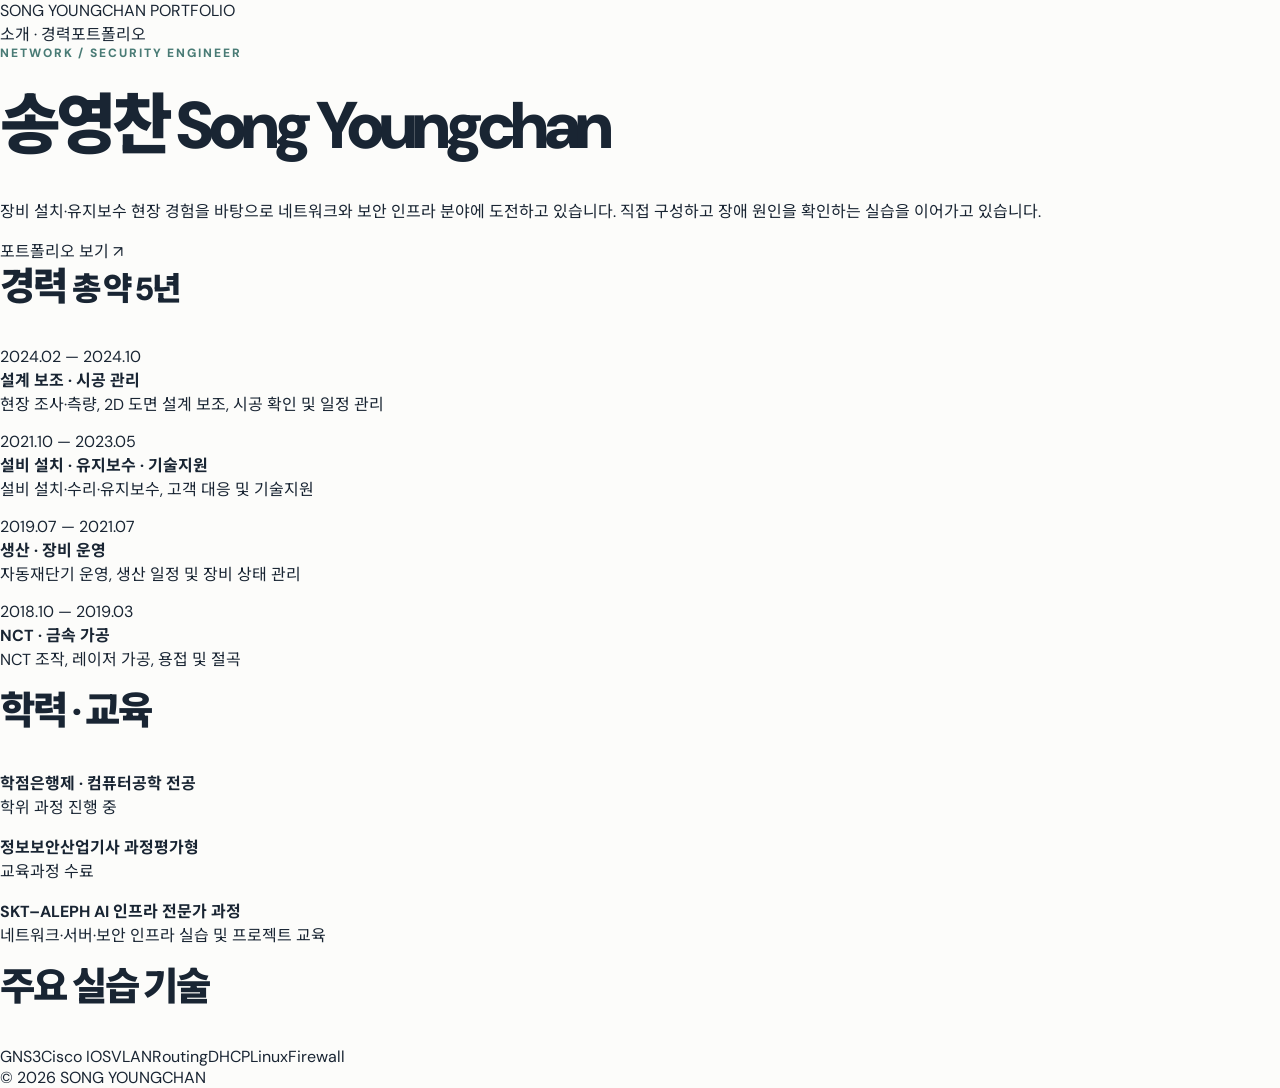
==== commit 9f558d89: "Simplify portfolio and keep only completed game company project: index.html" ====
--- a/index.html
+++ b/index.html
@@ -1,83 +1 @@
-<!doctype html>
-<html lang="ko">
-<head>
-  <meta charset="utf-8">
-  <meta name="viewport" content="width=device-width, initial-scale=1">
-  <meta name="description" content="송영찬의 네트워크·보안 인프라 포트폴리오. GNS3 기반 기업 네트워크 설계, 구축 및 트러블슈팅 기록.">
-  <meta name="theme-color" content="#101b2a">
-  <title>송영찬 | Network & Security Engineer</title>
-  <link rel="stylesheet" href="style.css">
-  <script src="script.js" defer></script>
-</head>
-<body data-page="home">
-  <a class="skip" href="#main">본문으로 바로가기</a>
-  <div class="site-shell">
-    <header class="site-header">
-      <a class="brand" href="index.html" aria-label="송영찬 포트폴리오 홈"><span class="brand-mark">SY</span><span>SONG YOUNGCHAN <small>ENGINEER PORTFOLIO</small></span></a>
-      <button class="nav-toggle" aria-expanded="false" aria-controls="siteNav" type="button" aria-label="메뉴 열기">☰</button>
-      <nav id="siteNav" class="nav" aria-label="주요 메뉴"><a href="index.html" aria-current="page">소개 · 경력</a><a href="projects.html">포트폴리오</a><a class="nav-contact" href="mailto:ksyji123@gmail.com">연락하기 ↗</a></nav>
-    </header>
-    <main id="main">
-      <section class="hero section">
-        <div class="hero-copy">
-          <p class="eyebrow"><span class="live-dot"></span> NETWORK · INFRASTRUCTURE · SECURITY</p>
-          <h1>설계에서 끝내지 않고,<br><em>동작까지 확인하는</em><br>엔지니어.</h1>
-          <p class="hero-lead">안녕하세요, 송영찬입니다. 기계 설비 현장에서 쌓은 설치·유지보수 경험을 바탕으로 네트워크와 보안 인프라 엔지니어로 전향하고 있습니다. 직접 구축하고, 장애 원인을 찾고, 확인한 결과를 남깁니다.</p>
-          <div class="hero-actions"><a class="btn btn-primary" href="projects.html">프로젝트 살펴보기 <span>↗</span></a><a class="btn btn-ghost" href="#experience">경력 및 경험 보기 <span>↓</span></a></div>
-          <div class="hero-meta"><span><b>GNS3</b> 실습 중심</span><span><b>Network</b> 설계 · 구축</span><span><b>Security</b> 솔루션 엔지니어 지향</span></div>
-        </div>
-        <div class="hero-visual" aria-label="프로필 요약">
-          <div class="portrait-card"><div class="portrait-graphic"><span class="portrait-ring"></span><span class="portrait-monogram">SY</span></div><div class="portrait-caption"><span>SONG YOUNGCHAN</span><strong>Network / Security<br>Engineer</strong></div></div>
-          <div class="floating-note"><span class="mini-square"></span><div><b>BUILD · VERIFY · DOCUMENT</b><small>구축 → 검증 → 기록</small></div></div>
-        </div>
-      </section>
-      <div class="ticker" aria-label="핵심 기술"><span>NETWORK DESIGN</span><span>VLAN / ROUTING</span><span>LINUX</span><span>GNS3</span><span>FIREWALL / VPN</span><span>TROUBLESHOOTING</span></div>
-      <section class="section about-section" id="about">
-        <div class="section-heading"><div><p class="eyebrow">01 / ABOUT</p><h2>현장 경험을 가진<br>기술 지향 엔지니어</h2></div><p>실습에서는 구성 자체보다 <strong>왜 그렇게 구성했는지</strong>, 문제가 생겼을 때 <strong>어떻게 확인했는지</strong>를 중요하게 생각합니다.</p></div>
-        <div class="about-grid">
-          <div class="statement-card"><div class="statement-index">01</div><h3>직접 구축합니다.</h3><p>GNS3에서 기업 네트워크를 설계하고 VLAN, 라우팅, DHCP, 서버 연동을 직접 구성합니다.</p></div>
-          <div class="statement-card"><div class="statement-index">02</div><h3>원인을 끝까지 찾습니다.</h3><p>연결 장애가 발생하면 인터페이스 상태, IP, 게이트웨이, 라우팅과 정책을 순서대로 점검합니다.</p></div>
-          <div class="statement-card"><div class="statement-index">03</div><h3>결과를 기록합니다.</h3><p>토폴로지, 설정 근거, 명령어 출력과 통신 테스트를 정리해 다른 사람도 작업을 따라갈 수 있게 합니다.</p></div>
-        </div>
-      </section>
-      <section class="section skill-section" id="skills">
-        <div class="section-heading"><div><p class="eyebrow">02 / TECH STACK</p><h2>다뤄 본 기술과 도구</h2></div><p>실습 경험을 기준으로 정리했습니다. 각 항목은 업무 숙련도를 보증하는 자격 표시가 아닙니다.</p></div>
-        <div class="skill-grid">
-          <div class="skill-group"><div class="skill-icon">⌘</div><h3>Network</h3><p>VLAN · Trunk · Static Routing · NAT · DHCP Relay · HSRP · ACL</p></div>
-          <div class="skill-group"><div class="skill-icon">▣</div><h3>Server & System</h3><p>Rocky Linux · Ubuntu · Windows · DNS(BIND) · NGINX · MariaDB</p></div>
-          <div class="skill-group"><div class="skill-icon">◇</div><h3>Security</h3><p>Firewall · VPN · IDS/IPS · Suricata · WAF · 네트워크 분리</p></div>
-          <div class="skill-group"><div class="skill-icon">↗</div><h3>Lab & Documentation</h3><p>GNS3 · VMware · VirtualBox · Cisco IOS · GitHub · 실습 검증 기록</p></div>
-        </div>
-      </section>
-      <section class="section experience-section" id="experience">
-        <div class="section-heading"><div><p class="eyebrow">03 / EXPERIENCE</p><h2>현장에서 쌓아 온<br>실무 경험</h2></div><p>총 약 5년의 현장 경험을 바탕으로 장비 운영, 설치·유지보수, 기술 지원과 문제 해결 역량을 쌓았습니다. 보안·네트워크 직무는 새롭게 도전하는 분야입니다.</p></div>
-        <div class="timeline career-timeline">
-          <article class="timeline-row"><div class="timeline-date">2024.02 — 2024.10 <small>9개월</small></div><div class="timeline-body"><span class="timeline-type">DESIGN & SITE MANAGEMENT</span><h3>설계팀 · 2D 설계 보조</h3><p>현장 조사 및 측량, 2D 도면 설계 보조, 시공 확인과 일정 관리</p></div></article>
-          <article class="timeline-row"><div class="timeline-date">2021.10 — 2023.05 <small>1년 8개월</small></div><div class="timeline-body"><span class="timeline-type">FIELD SERVICE ENGINEERING</span><h3>설비사업팀 · 설치 및 기술지원</h3><p>설비 설치·수리·유지보수, 현장 기술지원 및 고객 대응. Excel·Word·CAD를 활용한 문서 작업과 업무 지원</p></div></article>
-          <article class="timeline-row"><div class="timeline-date">2019.07 — 2021.07 <small>2년 1개월</small></div><div class="timeline-body"><span class="timeline-type">EQUIPMENT OPERATION</span><h3>생산 · 장비 운영</h3><p>자동재단기 운영 및 생산 일정 관리, 장비 상태 확인과 생산 공정 대응</p></div></article>
-          <article class="timeline-row"><div class="timeline-date">2018.10 — 2019.03 <small>6개월</small></div><div class="timeline-body"><span class="timeline-type">MANUFACTURING</span><h3>NCT · 금속 가공</h3><p>NCT 기계 조작, 레이저 가공, 용접 및 절곡 등 제조 공정 작업</p></div></article>
-        </div>
-        <p class="career-footnote">※ 회사명·연봉·근무 지역·퇴사 사유 등 개인 이력 세부 정보는 공개하지 않았습니다.</p>
-      </section>
-      <section class="section education-section" id="education">
-        <div class="section-heading"><div><p class="eyebrow">04 / EDUCATION & TRAINING</p><h2>전공 학습과 실무 중심<br>교육을 이어가고 있습니다.</h2></div><p>전공 학습과 네트워크·보안 인프라 실습을 병행하며 기술 기반을 쌓고 있습니다.</p></div>
-        <div class="education-list">
-          <article class="education-row"><div class="education-number">01</div><div><span class="timeline-type">ACADEMIC</span><h3>학점은행제 · 컴퓨터공학 전공</h3><p>학위 과정 진행 중 · 컴퓨터공학 전공 학습</p></div><span class="education-status">재학 중</span></article>
-          <article class="education-row"><div class="education-number">02</div><div><span class="timeline-type">SECURITY TRAINING</span><h3>정보보안산업기사 과정평가형 교육</h3><p>정보보안 이론과 실습을 포함한 과정평가형 교육과정 수료</p></div><span class="education-status">교육 수료</span></article>
-          <article class="education-row"><div class="education-number">03</div><div><span class="timeline-type">AI & INFRASTRUCTURE TRAINING</span><h3>SKT–ALEPH AI 인프라 전문가 과정</h3><p>네트워크·서버·보안 인프라 실습 및 팀 프로젝트 수행</p></div><span class="education-status">교육 참여</span></article>
-        </div>
-        <p class="career-footnote">※ 교육 수료와 자격증 취득은 구분하여 표기했습니다.</p>
-      </section>
-      <section class="section featured-section" id="featured">
-        <div class="section-heading"><div><p class="eyebrow">05 / SELECTED PROJECTS</p><h2>실제로 구성한 환경과<br>진행 중인 프로젝트</h2></div><a class="text-link" href="projects.html">전체 포트폴리오 보기 ↗</a></div>
-        <div class="featured-grid">
-          <a class="project-preview project-preview-dark" href="projects.html#global-game"><div class="preview-top"><span>01 / NETWORK INFRASTRUCTURE</span><span>구축 · 검증 기록</span></div><div class="abstract-network" aria-hidden="true"><i></i><i></i><i></i><i></i><i></i><i></i></div><div class="preview-bottom"><h3>글로벌 게임회사<br>네트워크 인프라</h3><p>HQ · DEV · IDC · JP 구조의 GNS3 기업망 설계 및 구축</p><span class="preview-arrow">↗</span></div></a>
-          <a class="project-preview project-preview-light" href="projects.html#japan-logistics"><div class="preview-top"><span>02 / NETWORK & SECURITY</span><span>진행 중</span></div><div class="warehouse-graphic" aria-hidden="true"><span>LC</span><span>WMS</span><span>DC</span><span>API</span></div><div class="preview-bottom"><h3>일본 물류센터<br>인프라 및 WMS 연동</h3><p>3-Tier · HSRP · 서버 분리 · API 연동 설계</p><span class="preview-arrow">↗</span></div></a>
-        </div>
-      </section>
-      <section class="contact-section" id="contact"><div><p class="eyebrow">06 / CONTACT</p><h2>문제를 찾고 해결하는<br>팀에서 성장하고 싶습니다.</h2><p>네트워크·시스템 운영과 보안 솔루션 구축·기술지원 분야에 관심이 있습니다.</p></div><div class="contact-actions"><a class="btn btn-light" href="mailto:ksyji123@gmail.com">이메일 보내기 ↗</a><a class="text-link" href="https://github.com/ychanis" target="_blank" rel="noopener noreferrer">GitHub 방문 ↗</a></div></section>
-    </main>
-    <footer class="footer"><span>© 2026 SONG YOUNGCHAN</span><span>BUILT WITH PURPOSE. DOCUMENTED WITH EVIDENCE.</span><a href="#main">맨 위로 ↑</a></footer>
-  </div>
-</body>
-</html>+<!doctype html><html lang="ko"><head><meta charset="utf-8"><meta name="viewport" content="width=device-width,initial-scale=1"><meta name="theme-color" content="#f7f9fc"><meta name="description" content="송영찬 네트워크 엔지니어 소개 및 경력"><title>송영찬 | 소개·경력</title><link rel="stylesheet" href="style.css"><script src="script.js" defer></script></head><body><div class="wrap"><header class="header"><a class="logo" href="index.html">SONG YOUNGCHAN <span>PORTFOLIO</span></a><nav><a class="active" href="index.html">소개 · 경력</a><a href="projects.html">포트폴리오</a></nav></header><main><section class="intro"><p class="eyebrow">NETWORK / SECURITY ENGINEER</p><h1>송영찬 <span>Song Youngchan</span></h1><p>장비 설치·유지보수 현장 경험을 바탕으로 네트워크와 보안 인프라 분야에 도전하고 있습니다. 직접 구성하고 장애 원인을 확인하는 실습을 이어가고 있습니다.</p><a class="primary" href="projects.html">포트폴리오 보기 ↗</a></section><div class="twocol"><section class="panel"><h2>경력 <small>총 약 5년</small></h2><div class="entry"><time>2024.02 — 2024.10</time><div><strong>설계 보조 · 시공 관리</strong><p>현장 조사·측량, 2D 도면 설계 보조, 시공 확인 및 일정 관리</p></div></div><div class="entry"><time>2021.10 — 2023.05</time><div><strong>설비 설치 · 유지보수 · 기술지원</strong><p>설비 설치·수리·유지보수, 고객 대응 및 기술지원</p></div></div><div class="entry"><time>2019.07 — 2021.07</time><div><strong>생산 · 장비 운영</strong><p>자동재단기 운영, 생산 일정 및 장비 상태 관리</p></div></div><div class="entry"><time>2018.10 — 2019.03</time><div><strong>NCT · 금속 가공</strong><p>NCT 조작, 레이저 가공, 용접 및 절곡</p></div></div></section><section class="panel"><h2>학력 · 교육</h2><div class="entry"><div><strong>학점은행제 · 컴퓨터공학 전공</strong><p>학위 과정 진행 중</p></div></div><div class="entry"><div><strong>정보보안산업기사 과정평가형</strong><p>교육과정 수료</p></div></div><div class="entry"><div><strong>SKT–ALEPH AI 인프라 전문가 과정</strong><p>네트워크·서버·보안 인프라 실습 및 프로젝트 교육</p></div></div><h2 class="subhead">주요 실습 기술</h2><div class="tags"><span>GNS3</span><span>Cisco IOS</span><span>VLAN</span><span>Routing</span><span>DHCP</span><span>Linux</span><span>Firewall</span></div></section></div></main><footer>© 2026 SONG YOUNGCHAN</footer></div></body></html>
--- a/style.css
+++ b/style.css
@@ -5,3 +5,44 @@
 @media(max-width:800px){.site-header{height:72px}.nav-toggle{display:block;border:0;background:var(--navy);color:white;border-radius:4px;padding:9px 13px;cursor:pointer}.nav{display:none;position:absolute;top:72px;left:0;right:0;background:var(--paper);flex-direction:column;align-items:stretch;gap:0;padding:12px 24px 22px;border-bottom:1px solid var(--line);box-shadow:0 10px 18px #101b2a14}.nav.is-open{display:flex}.nav a{padding:13px 0}.nav .nav-contact{padding:13px}.section{padding:70px 24px}.hero{grid-template-columns:1fr;min-height:0}.hero-visual{display:none}.hero-meta{margin-top:28px}.ticker{justify-content:center;padding:18px 24px}.section-heading{align-items:start;flex-direction:column;gap:17px}.about-grid,.featured-grid{grid-template-columns:1fr}.statement-card{min-height:0}.project-preview{height:410px}.timeline-row{grid-template-columns:1fr;gap:10px}.timeline-date{padding-top:0}.contact-section{padding:65px 24px;flex-direction:column;align-items:start}.footer{padding:24px;flex-wrap:wrap}.project-detail-head{flex-direction:column}.project-facts{width:100%}.network-nodes{gap:8px}.network-node{padding:10px}.network-node strong{font-size:17px}.network-node span{font-size:9px}.warehouse-flow{gap:7px}.warehouse-flow>div{width:32%;padding:10px}.warehouse-flow strong{font-size:12px}.warehouse-flow>b{font-size:13px}}
 @media(max-width:560px){.brand{font-size:11px}.brand-mark{width:34px;height:34px}.hero h1,.projects-hero h1{font-size:clamp(37px,9vw,52px)}.hero-lead{font-size:14px;line-height:1.9}.hero-meta span+span{border:0;padding-left:0}.hero-meta{flex-direction:column}.about-grid,.skill-grid,.case-grid{grid-template-columns:1fr}.section-heading h2{font-size:32px}.project-preview{height:370px}.project-preview .preview-bottom h3{font-size:24px}.topology{padding:20px 14px}.topology-header{flex-direction:column}.network-nodes{grid-template-columns:1fr 1fr;margin:30px 0}.network-nodes:before{display:none}.network-node{min-height:90px}.warehouse-flow{flex-direction:column}.warehouse-flow>div{width:100%;min-height:80px}.warehouse-flow>b{transform:rotate(90deg)}.project-index{flex-direction:column;gap:15px}.project-section-top{align-items:start;flex-direction:column}.timeline-body h3 small{display:block;margin:7px 0 0}.contact-section h2{font-size:30px}}
 @media(prefers-reduced-motion:reduce){html{scroll-behavior:auto}.btn,.project-preview{transition:none}}
+
+/* Career and education: concise resume-style rows */
+.career-timeline .timeline-row{grid-template-columns:220px 1fr;padding:28px 0}
+.career-timeline .timeline-date{font-size:14px;color:#263849;font-weight:800}
+.career-timeline .timeline-date small{display:block;color:#87948e;font-size:11px;margin-top:7px;font-weight:500}
+.career-timeline .timeline-body h3{margin:7px 0 9px;font-size:20px}
+.career-timeline .timeline-body p{max-width:790px}
+.career-footnote{margin:23px 0 0;color:#83908a;font-size:11px;line-height:1.8}
+.education-section{background:#fff}
+.education-list{border-top:1px solid var(--line)}
+.education-row{display:grid;grid-template-columns:75px minmax(0,1fr) 105px;gap:22px;align-items:center;padding:29px 0;border-bottom:1px solid var(--line)}
+.education-number{font-size:26px;font-weight:800;color:#c2d3c9}
+.education-row h3{font-size:21px;margin:8px 0 10px}
+.education-row p{font-size:13px;color:var(--muted);line-height:1.8;margin:0}
+.education-status{justify-self:end;border:1px solid #cfdfd5;color:#406f5a;background:#f1f7f1;border-radius:3px;padding:9px 12px;font-size:11px;font-weight:800;white-space:nowrap}
+/* Large project archive inspired by horizontal portfolio list */
+.project-catalog{background:#fff;padding-top:65px;padding-bottom:85px}
+.catalog-heading{display:flex;justify-content:space-between;align-items:end;gap:20px;padding-bottom:26px;border-bottom:1px solid #d7e1e7}
+.catalog-heading h2{font-size:clamp(35px,4vw,55px);margin:0;color:#142947}
+.catalog-heading .eyebrow{color:#2957be;margin-bottom:12px}
+.catalog-heading>p{font-size:12px;color:#7c8a98}
+.catalog-item{display:grid;grid-template-columns:minmax(250px,.85fr) minmax(0,1.7fr);gap:36px;padding:35px 0;border-bottom:1px solid #d7e1e7;align-items:stretch}
+.catalog-visual{min-height:255px;position:relative;overflow:hidden;display:flex;flex-direction:column;justify-content:space-between;padding:23px;border:1px solid #dce6f1;border-radius:7px;transition:transform .2s}
+.catalog-visual:hover{transform:translateY(-3px)}
+.catalog-visual-game{background:radial-gradient(circle at 80% 18%,#9dd5fa,transparent 48%),linear-gradient(135deg,#143e70,#3378ba);color:#fff}
+.catalog-visual-logistics{background:radial-gradient(circle at 75% 20%,#b6e7ca,transparent 55%),linear-gradient(135deg,#1c4a48,#6ca69b);color:#fff}
+.catalog-visual-security{background:radial-gradient(circle at 72% 28%,#8ca7c7,transparent 50%),linear-gradient(135deg,#14263f,#314f75);color:#fff}
+.catalog-visual:after{content:"";position:absolute;right:-75px;top:28px;width:260px;height:260px;border:1px solid #ffffff66;border-radius:50%;box-shadow:0 0 0 35px #ffffff0b,0 0 0 70px #ffffff0b}
+.visual-corner,.visual-bottom{font-size:11px;font-weight:800;letter-spacing:.12em;position:relative;z-index:1}
+.visual-center{font-size:clamp(35px,4.2vw,60px);font-weight:900;line-height:1;letter-spacing:-.07em;position:relative;z-index:1}
+.catalog-info{display:flex;flex-direction:column;align-items:flex-start}
+.catalog-label{display:flex;gap:15px;align-items:center;justify-content:space-between;width:100%;color:#2957be;font-size:12px;font-weight:800}
+.catalog-label .status-pill{font-size:10px;padding:6px 10px}
+.catalog-info h3{font-size:clamp(23px,2.4vw,35px);line-height:1.4;color:#102b51;margin:13px 0 14px}
+.catalog-info>p{font-size:13px;color:#586d85;line-height:1.9;margin-bottom:17px}
+.catalog-fact{width:100%;display:grid;grid-template-columns:90px 1fr;gap:12px;padding:11px 0;border-top:1px solid #e4eaf1;font-size:12px;line-height:1.7}
+.catalog-fact b{color:#54709b}.catalog-fact span{color:#294663}
+.catalog-button{margin-top:20px;display:inline-block;background:#2559d5;color:#fff;border-radius:4px;padding:13px 17px;font-size:12px;font-weight:800}
+.catalog-button:hover{background:#123eab}
+@media(max-width:800px){.career-timeline .timeline-row{grid-template-columns:1fr;gap:8px}.catalog-item{grid-template-columns:1fr;gap:22px}.catalog-visual{min-height:260px}.catalog-heading{align-items:start;flex-direction:column}.education-row{grid-template-columns:35px 1fr;gap:12px}.education-status{grid-column:2;justify-self:start}.education-row h3{font-size:18px}}
+@media(prefers-reduced-motion:reduce){.catalog-visual{transition:none}}
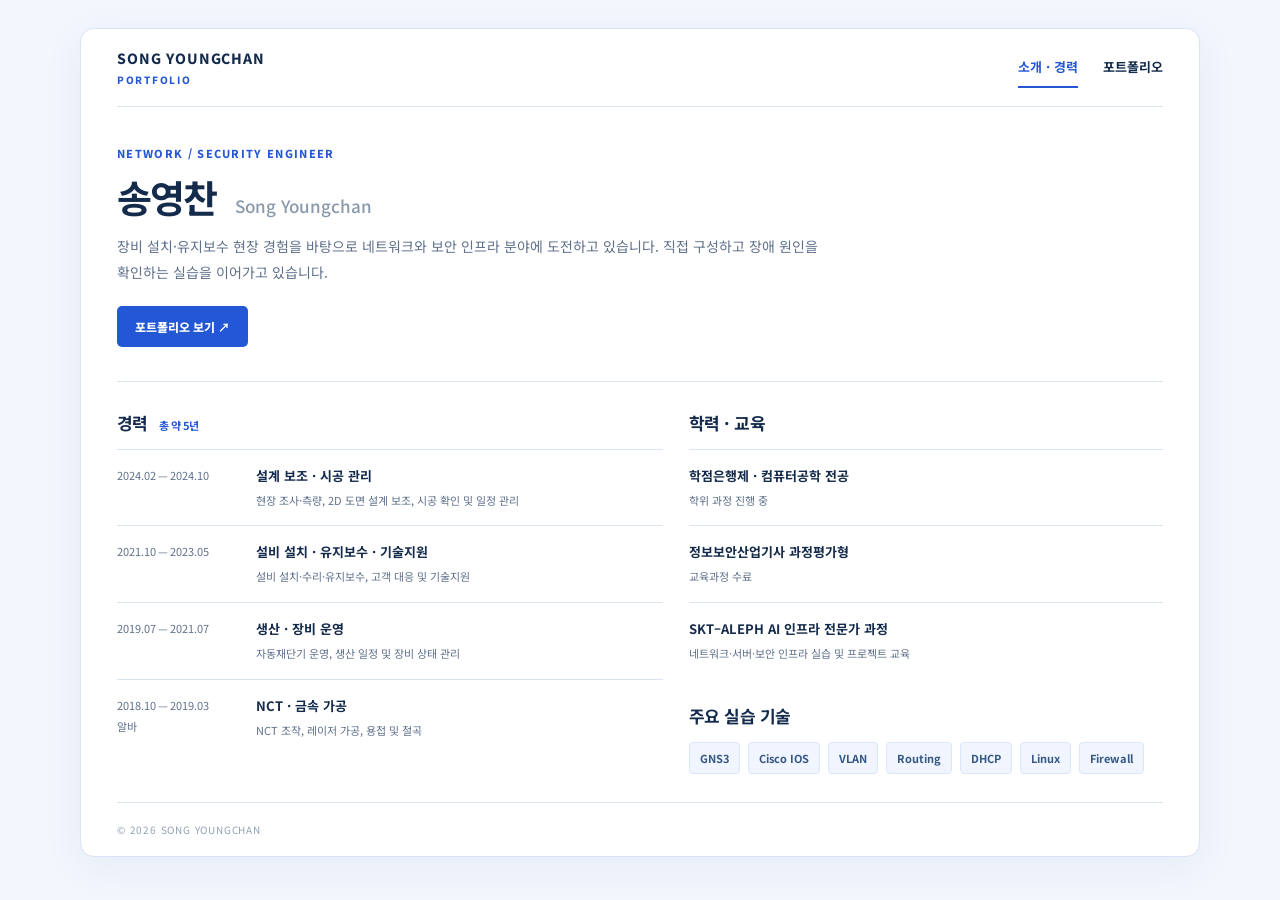
==== commit a7189d17: "Label NCT metalworking experience as part-time below dates" ====
--- a/index.html
+++ b/index.html
@@ -1 +1 @@
-<!doctype html><html lang="ko"><head><meta charset="utf-8"><meta name="viewport" content="width=device-width,initial-scale=1"><meta name="theme-color" content="#f7f9fc"><meta name="description" content="송영찬 네트워크 엔지니어 소개 및 경력"><title>송영찬 | 소개·경력</title><link rel="stylesheet" href="style.css"><script src="script.js" defer></script></head><body><div class="wrap"><header class="header"><a class="logo" href="index.html">SONG YOUNGCHAN <span>PORTFOLIO</span></a><nav><a class="active" href="index.html">소개 · 경력</a><a href="projects.html">포트폴리오</a></nav></header><main><section class="intro"><p class="eyebrow">NETWORK / SECURITY ENGINEER</p><h1>송영찬 <span>Song Youngchan</span></h1><p>장비 설치·유지보수 현장 경험을 바탕으로 네트워크와 보안 인프라 분야에 도전하고 있습니다. 직접 구성하고 장애 원인을 확인하는 실습을 이어가고 있습니다.</p><a class="primary" href="projects.html">포트폴리오 보기 ↗</a></section><div class="twocol"><section class="panel"><h2>경력 <small>총 약 5년</small></h2><div class="entry"><time>2024.02 — 2024.10</time><div><strong>설계 보조 · 시공 관리</strong><p>현장 조사·측량, 2D 도면 설계 보조, 시공 확인 및 일정 관리</p></div></div><div class="entry"><time>2021.10 — 2023.05</time><div><strong>설비 설치 · 유지보수 · 기술지원</strong><p>설비 설치·수리·유지보수, 고객 대응 및 기술지원</p></div></div><div class="entry"><time>2019.07 — 2021.07</time><div><strong>생산 · 장비 운영</strong><p>자동재단기 운영, 생산 일정 및 장비 상태 관리</p></div></div><div class="entry"><time>2018.10 — 2019.03</time><div><strong>NCT · 금속 가공</strong><p>NCT 조작, 레이저 가공, 용접 및 절곡</p></div></div></section><section class="panel"><h2>학력 · 교육</h2><div class="entry"><div><strong>학점은행제 · 컴퓨터공학 전공</strong><p>학위 과정 진행 중</p></div></div><div class="entry"><div><strong>정보보안산업기사 과정평가형</strong><p>교육과정 수료</p></div></div><div class="entry"><div><strong>SKT–ALEPH AI 인프라 전문가 과정</strong><p>네트워크·서버·보안 인프라 실습 및 프로젝트 교육</p></div></div><h2 class="subhead">주요 실습 기술</h2><div class="tags"><span>GNS3</span><span>Cisco IOS</span><span>VLAN</span><span>Routing</span><span>DHCP</span><span>Linux</span><span>Firewall</span></div></section></div></main><footer>© 2026 SONG YOUNGCHAN</footer></div></body></html>+<!doctype html><html lang="ko"><head><meta charset="utf-8"><meta name="viewport" content="width=device-width,initial-scale=1"><meta name="theme-color" content="#f7f9fc"><meta name="description" content="송영찬 네트워크 엔지니어 소개 및 경력"><title>송영찬 | 소개·경력</title><link rel="stylesheet" href="style.css"><script src="script.js" defer></script></head><body><div class="wrap"><header class="header"><a class="logo" href="index.html">SONG YOUNGCHAN <span>PORTFOLIO</span></a><nav><a class="active" href="index.html">소개 · 경력</a><a href="projects.html">포트폴리오</a></nav></header><main><section class="intro"><p class="eyebrow">NETWORK / SECURITY ENGINEER</p><h1>송영찬 <span>Song Youngchan</span></h1><p>장비 설치·유지보수 현장 경험을 바탕으로 네트워크와 보안 인프라 분야에 도전하고 있습니다. 직접 구성하고 장애 원인을 확인하는 실습을 이어가고 있습니다.</p><a class="primary" href="projects.html">포트폴리오 보기 ↗</a></section><div class="twocol"><section class="panel"><h2>경력 <small>총 약 5년</small></h2><div class="entry"><time>2024.02 — 2024.10</time><div><strong>설계 보조 · 시공 관리</strong><p>현장 조사·측량, 2D 도면 설계 보조, 시공 확인 및 일정 관리</p></div></div><div class="entry"><time>2021.10 — 2023.05</time><div><strong>설비 설치 · 유지보수 · 기술지원</strong><p>설비 설치·수리·유지보수, 고객 대응 및 기술지원</p></div></div><div class="entry"><time>2019.07 — 2021.07</time><div><strong>생산 · 장비 운영</strong><p>자동재단기 운영, 생산 일정 및 장비 상태 관리</p></div></div><div class="entry"><time>2018.10 — 2019.03<span style="display:block;margin-top:5px">알바</span></time><div><strong>NCT · 금속 가공</strong><p>NCT 조작, 레이저 가공, 용접 및 절곡</p></div></div></section><section class="panel"><h2>학력 · 교육</h2><div class="entry"><div><strong>학점은행제 · 컴퓨터공학 전공</strong><p>학위 과정 진행 중</p></div></div><div class="entry"><div><strong>정보보안산업기사 과정평가형</strong><p>교육과정 수료</p></div></div><div class="entry"><div><strong>SKT–ALEPH AI 인프라 전문가 과정</strong><p>네트워크·서버·보안 인프라 실습 및 프로젝트 교육</p></div></div><h2 class="subhead">주요 실습 기술</h2><div class="tags"><span>GNS3</span><span>Cisco IOS</span><span>VLAN</span><span>Routing</span><span>DHCP</span><span>Linux</span><span>Firewall</span></div></section></div></main><footer>© 2026 SONG YOUNGCHAN</footer></div></body></html>
--- a/style.css
+++ b/style.css
@@ -1,48 +1,11 @@
-@import url('https://fonts.googleapis.com/css2?family=DM+Sans:wght@400;500;600;700;800&family=Noto+Sans+KR:wght@400;500;600;700;800;900&display=swap');
-:root{--navy:#101b2a;--navy2:#192a3c;--ink:#192533;--muted:#606c76;--soft:#f5f5f0;--paper:#fcfcfa;--line:#dce1df;--green:#c1eea7;--teal:#497b75}
-*{box-sizing:border-box}html{scroll-behavior:smooth}body{margin:0;background:var(--paper);color:var(--ink);font-family:"DM Sans","Noto Sans KR",Arial,sans-serif;word-break:keep-all}a{color:inherit;text-decoration:none}button{font:inherit}a:focus-visible,button:focus-visible{outline:3px solid #77beaf;outline-offset:4px}::selection{background:#d0e8be;color:#13202b}.skip{position:absolute;top:-80px;left:16px;z-index:50;background:white;padding:12px}.skip:focus{top:10px}.site-shell{max-width:1600px;margin:auto}.site-header{height:88px;padding:0 clamp(24px,6vw,100px);display:flex;align-items:center;justify-content:space-between;border-bottom:1px solid var(--line);background:var(--paper);position:relative;z-index:20}.brand{display:flex;align-items:center;gap:12px;font-size:13px;font-weight:900;letter-spacing:.1em;line-height:1.3}.brand small{display:block;font-size:9px;letter-spacing:.16em;color:#80908d;margin-top:4px}.brand-mark{width:38px;height:38px;display:grid;place-items:center;background:var(--navy);color:var(--green);border-radius:10px;font-size:14px;letter-spacing:0}.nav{display:flex;align-items:center;gap:36px;font-size:13px;font-weight:700}.nav a{padding:9px 2px}.nav a[aria-current=page]{color:var(--teal)}.nav .nav-contact{background:var(--navy);color:#fff;padding:13px 20px;border-radius:4px}.nav-toggle{display:none}.section{padding:110px clamp(24px,6vw,100px)}.eyebrow{font-size:12px;letter-spacing:.16em;font-weight:800;color:var(--teal);margin:0 0 25px}.live-dot{display:inline-block;width:8px;height:8px;border-radius:50%;background:#6aa987;margin-right:8px;vertical-align:1px;box-shadow:0 0 0 4px #dff0dc}h1,h2,h3,p{margin-top:0}h1{font-size:clamp(44px,5.15vw,84px);font-weight:900;letter-spacing:-.075em;line-height:1.22;margin:0 0 32px}h1 em{font-style:normal;color:var(--teal)}h2{font-size:clamp(31px,3vw,50px);line-height:1.35;letter-spacing:-.055em;font-weight:900}h3{letter-spacing:-.045em}.hero{display:grid;grid-template-columns:1.24fr .76fr;gap:60px;align-items:center;min-height:665px;background:radial-gradient(circle at 92% 20%,#edf4ea 0,transparent 36%),var(--paper)}.hero-lead{font-size:16px;line-height:2;color:#56636b;max-width:640px;margin-bottom:30px}.hero-actions{display:flex;gap:12px;flex-wrap:wrap}.btn{display:inline-flex;align-items:center;justify-content:space-between;gap:26px;padding:16px 23px;font-size:13px;font-weight:800;border-radius:4px;transition:transform .2s,background .2s}.btn:hover{transform:translateY(-2px)}.btn-primary{background:var(--navy);color:#fff}.btn-ghost{border:1px solid #cbd1d0}.btn-light{background:var(--green);color:var(--navy)}.hero-meta{display:flex;gap:19px;flex-wrap:wrap;margin-top:42px;font-size:11px;color:#68757a}.hero-meta b{color:#1e343e}.hero-meta span+span{border-left:1px solid #cbd1ce;padding-left:19px}.hero-visual{position:relative;max-width:430px;width:100%;margin:0 auto}.portrait-card{border-radius:7px;overflow:hidden;background:var(--navy);box-shadow:22px 25px 0 #e0e9dd}.portrait-graphic{height:370px;position:relative;display:grid;place-items:center;background:radial-gradient(circle at 68% 27%,#3d625f 0,transparent 43%),linear-gradient(145deg,#254252,#101d2c)}.portrait-graphic:before,.portrait-graphic:after{content:"";position:absolute;border:1px solid #63847c55;border-radius:50%}.portrait-graphic:before{width:310px;height:310px}.portrait-graphic:after{width:220px;height:220px}.portrait-ring{position:absolute;width:400px;height:400px;border:1px solid #86baac33;transform:rotate(30deg);border-radius:25%}.portrait-monogram{font-size:135px;letter-spacing:-.15em;padding-right:20px;font-weight:900;color:#c2eca9;z-index:1}.portrait-caption{display:flex;align-items:center;justify-content:space-between;padding:23px 28px;color:#b1c5c1;border-top:1px solid #415d64}.portrait-caption span{font-size:10px;letter-spacing:.16em}.portrait-caption strong{color:white;font-size:15px;line-height:1.6;text-align:right}.floating-note{position:absolute;left:-55px;bottom:92px;background:#fff;box-shadow:0 9px 35px #10222c20;display:flex;align-items:center;gap:12px;padding:15px 20px;border-radius:5px}.mini-square{width:22px;height:22px;background:var(--green);border-radius:3px}.floating-note b,.floating-note small{display:block}.floating-note b{font-size:10px;letter-spacing:.04em}.floating-note small{font-size:11px;color:#7b8589;margin-top:4px}.ticker{display:flex;justify-content:space-between;gap:15px;flex-wrap:wrap;padding:25px clamp(24px,6vw,100px);background:var(--navy);color:#abc6bd;font-size:11px;letter-spacing:.1em;font-weight:800}.section-heading{display:flex;align-items:end;justify-content:space-between;gap:50px;margin-bottom:45px}.section-heading h2{margin:0}.section-heading>p{color:var(--muted);line-height:1.9;max-width:400px;font-size:14px;margin-bottom:8px}.section-heading strong{color:var(--ink)}.about-section{background:#f3f5f0}.about-grid{display:grid;grid-template-columns:repeat(3,1fr);gap:16px}.statement-card{background:#fff;padding:35px 29px;border:1px solid var(--line);min-height:240px}.statement-index{font-size:13px;font-weight:900;color:var(--teal);margin-bottom:38px}.statement-card h3{font-size:22px;margin-bottom:15px}.statement-card p{font-size:13px;line-height:1.9;color:var(--muted)}.skill-grid{display:grid;grid-template-columns:repeat(4,1fr);gap:14px}.skill-group{padding:31px 24px;border:1px solid var(--line);border-radius:5px}.skill-icon{font-size:31px;color:var(--teal);margin-bottom:30px}.skill-group h3{font-size:17px;margin-bottom:13px}.skill-group p{font-size:12px;color:var(--muted);line-height:2}.experience-section{background:#eef2ef}.timeline{border-top:1px solid #cdd7d3}.timeline-row{display:grid;grid-template-columns:240px 1fr;gap:30px;border-bottom:1px solid #cdd7d3;padding:30px 0}.timeline-date{font-size:13px;color:#667775;font-weight:800;padding-top:10px}.timeline-type{font-size:10px;letter-spacing:.12em;color:var(--teal);font-weight:800}.timeline-body h3{font-size:23px;margin:9px 0 10px}.timeline-body h3 small{font-size:13px;color:#85908f;margin-left:10px}.timeline-body p{font-size:13px;line-height:1.9;color:#687674;margin-bottom:0}.text-link{font-size:13px;font-weight:800;border-bottom:1px solid currentColor;padding-bottom:7px;white-space:nowrap}.featured-grid{display:grid;grid-template-columns:1fr 1fr;gap:17px}.project-preview{height:470px;display:flex;flex-direction:column;padding:27px;position:relative;overflow:hidden;transition:transform .2s}.project-preview:hover{transform:translateY(-4px)}.project-preview-dark{background:#152b37;color:white}.project-preview-light{background:#d9e7d9;color:#18342e}.preview-top{display:flex;justify-content:space-between;gap:12px;font-size:10px;font-weight:800;letter-spacing:.07em;opacity:.75}.preview-bottom{margin-top:auto;position:relative;z-index:2}.preview-bottom h3{font-size:29px;line-height:1.34;margin-bottom:10px}.preview-bottom p{font-size:12px;opacity:.7;margin:0}.preview-arrow{position:absolute;right:0;bottom:4px;font-size:27px}.abstract-network{position:absolute;left:8%;right:8%;top:75px;height:190px;background:linear-gradient(30deg,transparent 48.5%,#85bfa05d 49%,#85bfa05d 49.4%,transparent 50%),linear-gradient(-30deg,transparent 48.5%,#85bfa05d 49%,#85bfa05d 49.4%,transparent 50%);opacity:.8}.abstract-network i{position:absolute;width:22px;height:22px;border-radius:4px;background:#bce99e;box-shadow:0 0 0 9px #bce99e1b}.abstract-network i:nth-child(1){top:5%;left:12%}.abstract-network i:nth-child(2){top:55%;left:38%}.abstract-network i:nth-child(3){top:12%;left:65%}.abstract-network i:nth-child(4){top:75%;left:82%}.abstract-network i:nth-child(5){top:40%;left:7%}.abstract-network i:nth-child(6){top:88%;left:62%}.warehouse-graphic{position:absolute;left:40px;right:40px;top:95px;display:flex;gap:12px;justify-content:center;align-items:center}.warehouse-graphic span{border:1px solid #5c857e;display:grid;place-items:center;width:77px;height:77px;border-radius:8px;background:#e8f3e7;font-size:14px;font-weight:900}.warehouse-graphic span:nth-child(even){transform:translateY(35px)}.contact-section{display:flex;align-items:end;justify-content:space-between;gap:30px;padding:80px clamp(24px,6vw,100px);background:var(--navy);color:#fff}.contact-section .eyebrow{color:var(--green)}.contact-section h2{margin:0 0 20px}.contact-section p:last-child{font-size:14px;color:#a6b7b9;line-height:1.8}.contact-actions{display:flex;flex-direction:column;align-items:start;gap:22px;min-width:190px}.contact-actions .text-link{color:#dbe8e2}.footer{display:flex;align-items:center;justify-content:space-between;gap:15px;background:#0c1723;color:#92a5a8;padding:25px clamp(24px,6vw,100px);font-size:10px;letter-spacing:.09em}.projects-hero{background:var(--navy);color:white;padding-top:104px;padding-bottom:80px}.projects-hero h1{max-width:920px}.projects-hero h1 em{color:var(--green)}.projects-hero>.eyebrow{color:var(--green)}.projects-hero>p:not(.eyebrow){max-width:700px;color:#b7c8c9;font-size:15px;line-height:2}.project-index{display:flex;gap:28px;flex-wrap:wrap;margin-top:55px}.project-index a{font-size:12px;color:#d2e6df;border-bottom:1px solid #6d817d;padding-bottom:12px;display:flex;justify-content:space-between;gap:35px}.project-index a:hover{color:var(--green)}.project-detail{scroll-margin-top:16px;border-bottom:1px solid var(--line)}.project-detail:nth-of-type(odd){background:#f4f6f2}.project-section-top{display:flex;justify-content:space-between;gap:20px;align-items:center;margin-bottom:25px}.project-number{font-size:11px;font-weight:900;color:var(--teal);letter-spacing:.11em}.status-pill{border:1px solid #bec8c4;padding:8px 13px;border-radius:40px;font-size:11px;font-weight:800}.status-built{color:#226b51;background:#e2f2e6}.status-progress{color:#936629;background:#fff1d8}.status-plan{color:#66717b;background:#e9edef}.project-detail-head{display:flex;gap:25px;justify-content:space-between;align-items:start;margin-bottom:30px}.project-detail-head h2{font-size:clamp(30px,3.5vw,55px)}.project-subtitle{font-size:14px;color:#718079;line-height:1.9}.project-facts{min-width:250px;width:270px;border-top:2px solid var(--navy)}.project-facts div{padding:13px 0;border-bottom:1px solid var(--line);display:flex;flex-direction:column;gap:6px}.project-facts span{font-size:10px;color:var(--teal);letter-spacing:.12em;font-weight:800}.project-facts b{font-size:12px}.topology{padding:30px 35px;margin:24px 0 35px;border-radius:4px;min-height:275px}.topology-global{background:#142734;color:#fff}.topology-warehouse{background:#deebe0;color:#19392f}.topology-header{display:flex;justify-content:space-between;gap:14px;font-size:12px;font-weight:900;letter-spacing:.12em}.topology-header span{font-size:9px;opacity:.6}.network-nodes{display:grid;grid-template-columns:repeat(4,1fr);gap:17px;margin:42px auto 30px;max-width:900px;position:relative}.network-nodes:before{content:"";position:absolute;height:2px;top:47px;left:11%;right:11%;background:#a1d8b6;opacity:.5}.network-node{position:relative;border:1px solid #64837e;background:#1e3a43;min-height:110px;padding:15px;display:flex;flex-direction:column;gap:6px;border-radius:4px;z-index:1}.network-node small,.warehouse-flow small{font-size:10px;color:#a2d6b7}.network-node strong,.warehouse-flow strong{font-size:23px}.network-node span,.warehouse-flow span{font-size:10px;opacity:.8}.topology>p{font-size:10px;opacity:.7;margin:0}.warehouse-flow{display:flex;justify-content:center;align-items:center;gap:22px;margin:39px auto 30px}.warehouse-flow>div{min-width:0;width:25%;min-height:126px;padding:17px;display:flex;flex-direction:column;gap:8px;border:1px solid #9fb8a8;background:#f2f8ef}.warehouse-flow>b{font-size:23px;color:#528471}.warehouse-flow small{color:#457f65}.warehouse-flow strong{font-size:18px}.case-grid{display:grid;grid-template-columns:1fr 1fr;gap:24px 42px}.case-grid article{border-top:1px solid #d3ddda;padding-top:18px}.case-grid h3{font-size:17px;margin-bottom:10px}.case-grid p{font-size:13px;color:var(--muted);line-height:2}.project-foot{margin-top:35px}.tag-list{display:flex;flex-wrap:wrap;gap:8px}.tag-list span{font-size:11px;font-weight:800;background:#e7ece8;border:1px solid #d8e1dc;color:#3d5e56;padding:8px 12px;border-radius:3px}.evidence-note{font-size:12px;color:#697974;line-height:1.9;margin:20px 0 0;padding:14px 16px;border-left:3px solid #80a58b;background:#f0f4ef}
-@media(max-width:1100px){.hero{gap:24px}.hero-visual{max-width:330px}.portrait-graphic{height:300px}.floating-note{left:-15px}.hero-meta{gap:10px}.skill-grid{grid-template-columns:repeat(2,1fr)}}
-@media(max-width:800px){.site-header{height:72px}.nav-toggle{display:block;border:0;background:var(--navy);color:white;border-radius:4px;padding:9px 13px;cursor:pointer}.nav{display:none;position:absolute;top:72px;left:0;right:0;background:var(--paper);flex-direction:column;align-items:stretch;gap:0;padding:12px 24px 22px;border-bottom:1px solid var(--line);box-shadow:0 10px 18px #101b2a14}.nav.is-open{display:flex}.nav a{padding:13px 0}.nav .nav-contact{padding:13px}.section{padding:70px 24px}.hero{grid-template-columns:1fr;min-height:0}.hero-visual{display:none}.hero-meta{margin-top:28px}.ticker{justify-content:center;padding:18px 24px}.section-heading{align-items:start;flex-direction:column;gap:17px}.about-grid,.featured-grid{grid-template-columns:1fr}.statement-card{min-height:0}.project-preview{height:410px}.timeline-row{grid-template-columns:1fr;gap:10px}.timeline-date{padding-top:0}.contact-section{padding:65px 24px;flex-direction:column;align-items:start}.footer{padding:24px;flex-wrap:wrap}.project-detail-head{flex-direction:column}.project-facts{width:100%}.network-nodes{gap:8px}.network-node{padding:10px}.network-node strong{font-size:17px}.network-node span{font-size:9px}.warehouse-flow{gap:7px}.warehouse-flow>div{width:32%;padding:10px}.warehouse-flow strong{font-size:12px}.warehouse-flow>b{font-size:13px}}
-@media(max-width:560px){.brand{font-size:11px}.brand-mark{width:34px;height:34px}.hero h1,.projects-hero h1{font-size:clamp(37px,9vw,52px)}.hero-lead{font-size:14px;line-height:1.9}.hero-meta span+span{border:0;padding-left:0}.hero-meta{flex-direction:column}.about-grid,.skill-grid,.case-grid{grid-template-columns:1fr}.section-heading h2{font-size:32px}.project-preview{height:370px}.project-preview .preview-bottom h3{font-size:24px}.topology{padding:20px 14px}.topology-header{flex-direction:column}.network-nodes{grid-template-columns:1fr 1fr;margin:30px 0}.network-nodes:before{display:none}.network-node{min-height:90px}.warehouse-flow{flex-direction:column}.warehouse-flow>div{width:100%;min-height:80px}.warehouse-flow>b{transform:rotate(90deg)}.project-index{flex-direction:column;gap:15px}.project-section-top{align-items:start;flex-direction:column}.timeline-body h3 small{display:block;margin:7px 0 0}.contact-section h2{font-size:30px}}
-@media(prefers-reduced-motion:reduce){html{scroll-behavior:auto}.btn,.project-preview{transition:none}}
+@import url('https://fonts.googleapis.com/css2?family=Noto+Sans+KR:wght@400;500;600;700;800&display=swap');:root{--ink:#142b4b;--blue:#2457d6;--line:#dce4f1;--muted:#60718c}*{box-sizing:border-box}html{scroll-behavior:smooth}body{margin:0;background:#f2f6fd;color:var(--ink);font-family:"Noto Sans KR",Arial,sans-serif;font-size:14px;word-break:keep-all}button{font:inherit;cursor:pointer}a{text-decoration:none;color:inherit}button:focus-visible,a:focus-visible{outline:3px solid #79a8ff;outline-offset:3px}.wrap{max-width:1120px;margin:28px auto;background:#fff;border:1px solid #dae4f5;border-radius:14px;box-shadow:0 10px 40px #183e7910;padding:0 36px}.header{height:78px;display:flex;align-items:center;justify-content:space-between;border-bottom:1px solid var(--line);gap:18px}.logo{font-size:14px;font-weight:800;letter-spacing:.06em}.logo span{display:block;font-size:10px;color:var(--blue);letter-spacing:.17em;margin-top:4px}.header nav{display:flex;gap:25px;font-size:13px;font-weight:700}.header nav a{padding:10px 0}.header nav a.active{color:var(--blue);border-bottom:2px solid var(--blue)}.intro{padding:38px 0 34px;border-bottom:1px solid var(--line)}.eyebrow{font-size:11px;font-weight:800;letter-spacing:.12em;color:var(--blue);margin:0 0 12px}.intro h1,.projects-heading h1{font-size:38px;line-height:1.25;letter-spacing:-.055em;margin:0 0 12px}.intro h1 span{font-size:17px;font-weight:500;color:#8a99ac;letter-spacing:0;margin-left:10px}.intro>p:not(.eyebrow){max-width:750px;line-height:1.9;color:var(--muted);margin:0 0 20px}.primary{display:inline-block;background:var(--blue);color:white;border:0;border-radius:5px;padding:12px 18px;font-size:12px;font-weight:800}.primary:hover{background:#1746b9}.twocol{display:grid;grid-template-columns:1.15fr 1fr;gap:26px;padding:28px 0}.panel{min-width:0}.panel h2{font-size:17px;margin:0 0 14px;letter-spacing:-.03em}.panel h2 small{font-size:11px;color:var(--blue);margin-left:7px}.entry{border-top:1px solid var(--line);padding:15px 0;display:flex;gap:16px;align-items:start}.entry time{font-size:11px;color:var(--muted);white-space:nowrap;min-width:123px;padding-top:2px}.entry strong{font-size:13px}.entry p{margin:6px 0 0;font-size:11px;line-height:1.8;color:var(--muted)}.subhead{margin-top:24px!important}.tags{display:flex;flex-wrap:wrap;gap:8px}.tags span{padding:7px 10px;background:#f0f5ff;border:1px solid #dce6fa;border-radius:4px;color:#365783;font-size:11px;font-weight:700}footer{border-top:1px solid var(--line);padding:19px 0;color:#92a0b2;font-size:10px;letter-spacing:.08em}.projects-heading{padding:40px 0 25px}.projects-heading h1{font-size:45px}.projects-heading>p:last-child{color:var(--muted);font-size:13px}.project-list{border-top:1px solid var(--line);padding:24px 0}.project-row{display:grid;grid-template-columns:35% 1fr;gap:30px;padding:15px 0 8px}.project-cover{background:radial-gradient(circle at 80% 30%,#72aef2,transparent 50%),linear-gradient(135deg,#0e3160,#2c64bd);border-radius:7px;color:white;min-height:265px;padding:24px;display:flex;flex-direction:column;justify-content:space-between;overflow:hidden}.cover-label,.cover-caption{font-size:11px;letter-spacing:.1em;font-weight:800}.cover-title{font-size:39px;line-height:1.05;font-weight:800;letter-spacing:-.05em}.project-info h3{font-size:23px;margin:8px 0 13px;line-height:1.4}.project-info>p:not(.eyebrow){color:var(--muted);font-size:12px;line-height:1.85}.detail-line{border-top:1px solid var(--line);padding:12px 0;display:grid;grid-template-columns:75px 1fr;gap:12px;font-size:12px}.detail-line b{color:#4267a6}.detail-line span{color:var(--muted)}.detail-open{margin-top:13px}.skills{border-top:1px solid var(--line);padding:22px 0 35px}.modal-backdrop[hidden]{display:none}.modal-backdrop{position:fixed;inset:0;z-index:100;background:#071b39b5;display:flex;justify-content:center;align-items:center;padding:20px}.modal{width:min(760px,100%);max-height:min(85vh,850px);overflow:auto;background:#fff;border-radius:12px;box-shadow:0 25px 75px #081c3870;padding:30px 34px;outline:none}.modal-head{display:flex;align-items:start;justify-content:space-between;gap:15px;border-bottom:1px solid var(--line);padding-bottom:15px}.modal-head h2{font-size:23px;margin:0;line-height:1.5}.close{flex:none;border:1px solid var(--line);background:#f4f7fc;border-radius:5px;padding:8px 11px}.modal-body{padding-top:7px}.detail-block{border-bottom:1px solid var(--line);padding:17px 0}.detail-block:last-child{border:0}.detail-block h3{font-size:15px;margin:0 0 9px}.detail-block p,.detail-block li{font-size:12px;color:var(--muted);line-height:1.95}.detail-block p{margin:0}.detail-block ul{margin:0;padding-left:20px}@media(max-width:760px){.wrap{margin:0;border-radius:0;padding:0 18px}.header{height:68px}.logo{font-size:11px}.header nav{gap:13px;font-size:11px}.intro h1{font-size:32px}.intro h1 span{display:block;margin:8px 0 0}.twocol{grid-template-columns:1fr;gap:18px}.entry time{min-width:113px}.project-row{grid-template-columns:1fr;gap:18px}.project-cover{min-height:200px}.cover-title{font-size:34px}.modal{padding:21px}.modal-head h2{font-size:18px}}@media(prefers-reduced-motion:reduce){html{scroll-behavior:auto}}
+/* Detailed case study inside the existing modal */
+.modal{width:min(920px,100%);max-height:88vh}.modal-body .detail-block{padding:22px 0}.modal-body .detail-block h3{font-size:17px;color:#163866;margin-bottom:14px}.modal-body .detail-block h4{font-size:13px;color:#174a8e;margin:0 0 10px}.modal-body .detail-block p,.modal-body .detail-block li{font-size:13px;line-height:1.95}.modal-body .detail-block p+p{margin-top:10px}.modal-body .detail-block li+li{margin-top:6px}.detail-subnote{background:#f3f7fd;border-left:3px solid #7fa5e8;padding:12px 14px;color:#4b6281!important;margin-top:14px!important}.detail-table{border-top:1px solid #dce4f1}.detail-table>div{display:grid;grid-template-columns:125px 1fr;gap:18px;border-bottom:1px solid #dce4f1;padding:12px 3px;font-size:12px;line-height:1.8}.detail-table b{color:#2557a7}.detail-table span{color:#536985}.issue{padding:17px 18px;background:#f6f9fd;border:1px solid #e1e8f2;border-radius:7px;margin:12px 0}.issue p{margin:7px 0!important}.issue p b{color:#254c86}.modal-body code{background:#eaf1fc;padding:2px 5px;border-radius:3px;font-size:12px}@media(max-width:600px){.modal{padding:20px 17px}.detail-table>div{grid-template-columns:1fr;gap:3px}}
 
-/* Career and education: concise resume-style rows */
-.career-timeline .timeline-row{grid-template-columns:220px 1fr;padding:28px 0}
-.career-timeline .timeline-date{font-size:14px;color:#263849;font-weight:800}
-.career-timeline .timeline-date small{display:block;color:#87948e;font-size:11px;margin-top:7px;font-weight:500}
-.career-timeline .timeline-body h3{margin:7px 0 9px;font-size:20px}
-.career-timeline .timeline-body p{max-width:790px}
-.career-footnote{margin:23px 0 0;color:#83908a;font-size:11px;line-height:1.8}
-.education-section{background:#fff}
-.education-list{border-top:1px solid var(--line)}
-.education-row{display:grid;grid-template-columns:75px minmax(0,1fr) 105px;gap:22px;align-items:center;padding:29px 0;border-bottom:1px solid var(--line)}
-.education-number{font-size:26px;font-weight:800;color:#c2d3c9}
-.education-row h3{font-size:21px;margin:8px 0 10px}
-.education-row p{font-size:13px;color:var(--muted);line-height:1.8;margin:0}
-.education-status{justify-self:end;border:1px solid #cfdfd5;color:#406f5a;background:#f1f7f1;border-radius:3px;padding:9px 12px;font-size:11px;font-weight:800;white-space:nowrap}
-/* Large project archive inspired by horizontal portfolio list */
-.project-catalog{background:#fff;padding-top:65px;padding-bottom:85px}
-.catalog-heading{display:flex;justify-content:space-between;align-items:end;gap:20px;padding-bottom:26px;border-bottom:1px solid #d7e1e7}
-.catalog-heading h2{font-size:clamp(35px,4vw,55px);margin:0;color:#142947}
-.catalog-heading .eyebrow{color:#2957be;margin-bottom:12px}
-.catalog-heading>p{font-size:12px;color:#7c8a98}
-.catalog-item{display:grid;grid-template-columns:minmax(250px,.85fr) minmax(0,1.7fr);gap:36px;padding:35px 0;border-bottom:1px solid #d7e1e7;align-items:stretch}
-.catalog-visual{min-height:255px;position:relative;overflow:hidden;display:flex;flex-direction:column;justify-content:space-between;padding:23px;border:1px solid #dce6f1;border-radius:7px;transition:transform .2s}
-.catalog-visual:hover{transform:translateY(-3px)}
-.catalog-visual-game{background:radial-gradient(circle at 80% 18%,#9dd5fa,transparent 48%),linear-gradient(135deg,#143e70,#3378ba);color:#fff}
-.catalog-visual-logistics{background:radial-gradient(circle at 75% 20%,#b6e7ca,transparent 55%),linear-gradient(135deg,#1c4a48,#6ca69b);color:#fff}
-.catalog-visual-security{background:radial-gradient(circle at 72% 28%,#8ca7c7,transparent 50%),linear-gradient(135deg,#14263f,#314f75);color:#fff}
-.catalog-visual:after{content:"";position:absolute;right:-75px;top:28px;width:260px;height:260px;border:1px solid #ffffff66;border-radius:50%;box-shadow:0 0 0 35px #ffffff0b,0 0 0 70px #ffffff0b}
-.visual-corner,.visual-bottom{font-size:11px;font-weight:800;letter-spacing:.12em;position:relative;z-index:1}
-.visual-center{font-size:clamp(35px,4.2vw,60px);font-weight:900;line-height:1;letter-spacing:-.07em;position:relative;z-index:1}
-.catalog-info{display:flex;flex-direction:column;align-items:flex-start}
-.catalog-label{display:flex;gap:15px;align-items:center;justify-content:space-between;width:100%;color:#2957be;font-size:12px;font-weight:800}
-.catalog-label .status-pill{font-size:10px;padding:6px 10px}
-.catalog-info h3{font-size:clamp(23px,2.4vw,35px);line-height:1.4;color:#102b51;margin:13px 0 14px}
-.catalog-info>p{font-size:13px;color:#586d85;line-height:1.9;margin-bottom:17px}
-.catalog-fact{width:100%;display:grid;grid-template-columns:90px 1fr;gap:12px;padding:11px 0;border-top:1px solid #e4eaf1;font-size:12px;line-height:1.7}
-.catalog-fact b{color:#54709b}.catalog-fact span{color:#294663}
-.catalog-button{margin-top:20px;display:inline-block;background:#2559d5;color:#fff;border-radius:4px;padding:13px 17px;font-size:12px;font-weight:800}
-.catalog-button:hover{background:#123eab}
-@media(max-width:800px){.career-timeline .timeline-row{grid-template-columns:1fr;gap:8px}.catalog-item{grid-template-columns:1fr;gap:22px}.catalog-visual{min-height:260px}.catalog-heading{align-items:start;flex-direction:column}.education-row{grid-template-columns:35px 1fr;gap:12px}.education-status{grid-column:2;justify-self:start}.education-row h3{font-size:18px}}
-@media(prefers-reduced-motion:reduce){.catalog-visual{transition:none}}
+.case-tabs{display:flex;gap:7px;overflow-x:auto;padding:18px 0 14px;border-bottom:1px solid var(--line);scrollbar-width:thin}.case-tab{flex:none;border:1px solid #d9e3f1;background:#f6f9ff;color:#466183;border-radius:6px;padding:10px 13px;font-size:12px;font-weight:800}.case-tab.active,.case-tab[aria-selected="true"]{background:#2457d6;color:#fff;border-color:#2457d6}.case-panel[hidden]{display:none}.modal-body .case-panel{border-bottom:0}.modal{width:min(1020px,100%)}
+.hq-topology-figure{margin:0 0 25px;padding:12px;background:#f8fafc;border:1px solid #dce4f1;border-radius:7px}.hq-topology-figure img{display:block;width:100%;height:auto;object-fit:contain}.hq-topology-figure figcaption{text-align:center;font-size:11px;color:#60718c;padding:12px 0 2px}.hq-topology-figure a{display:block;cursor:zoom-in}/* Logistics case study */
+.logistics-row{padding-bottom:32px;margin-bottom:20px;border-bottom:1px solid var(--line)}
+.logistics-cover{background:linear-gradient(145deg,#102f47,#176e79);position:relative;min-height:300px}.logistics-cover:after{content:"";position:absolute;right:-30px;top:28px;width:160px;height:160px;border:1px solid #ffffff24;transform:rotate(35deg);pointer-events:none}.logistics-cover .cover-title{font-size:35px}.case-facts{display:grid;grid-template-columns:repeat(3,1fr);border:1px solid var(--line);margin:0 0 26px}.case-facts>div{padding:16px;border-right:1px solid var(--line)}.case-facts>div:last-child{border:0}.case-facts small{display:block;color:var(--muted);font-size:11px;margin-bottom:6px}.case-facts strong{font-size:13px}.role-grid{display:grid;grid-template-columns:repeat(3,1fr);gap:12px;margin-bottom:24px}.role-grid article,.decision-grid article{border:1px solid var(--line);padding:18px;border-radius:7px;background:#f8fafc}.role-grid .own-role{background:#edf7f8;border-color:#8bbcc2}.decision-grid{display:grid;grid-template-columns:1fr 1fr;gap:14px}.section-gap{margin-top:28px!important}.table-scroll{overflow-x:auto}.case-table{width:100%;border-collapse:collapse;font-size:12px;line-height:1.8;text-align:left}.case-table th{padding:12px;background:#edf3fb;color:#244b77;white-space:nowrap}.case-table td{padding:12px;border-bottom:1px solid var(--line);vertical-align:top;color:var(--muted)}.case-table td:first-child{color:var(--ink);font-weight:600}.terminal-proof{background:#11283d;border-radius:7px;margin:24px 0;padding:18px;color:#d7e9fa}.terminal-proof>span{font-size:11px;color:#8cb9d1}.terminal-proof pre{overflow-x:auto;margin:14px 0 0;font-size:12px;line-height:1.8}.terminal-proof code{background:transparent!important;color:#d7e9fa;padding:0!important}.evidence-details{border:1px solid var(--line);border-radius:6px;margin-top:20px;padding:15px}.evidence-details summary{font-size:13px;font-weight:700;cursor:pointer}.topology-grid{display:grid;grid-template-columns:1fr 1fr;gap:16px;margin-top:20px}.topology-grid figure{align-self:start;margin:0}.modal-body .hq-topology-figure img{background:white}.modal-head{position:relative}.case-table code{white-space:nowrap}@media(max-width:650px){.role-grid,.decision-grid,.topology-grid{grid-template-columns:1fr}.case-facts{grid-template-columns:1fr}.case-facts>div{border-right:0;border-bottom:1px solid var(--line);padding:12px}.logistics-cover{min-height:220px}.case-table{min-width:520px}.case-facts strong{font-size:12px}}
+
+.diagram-section{margin-top:30px;padding-top:26px;border-top:1px solid var(--line)}.diagram-section .hq-topology-figure{margin-top:16px;padding:16px}.diagram-intro{background:#edf5f8;padding:20px;border-radius:7px;margin:24px 0}.diagram-intro strong{font-size:16px}.diagram-intro p{margin-top:8px!important}
+.screen-note{padding:14px 18px;background:#edf5f8;color:#42627a;font-size:12px;border-radius:6px;margin:18px 0 26px}.screen-section{padding-top:24px;border-top:1px solid var(--line);margin-top:28px}.screen-grid{display:grid;grid-template-columns:1fr 1fr;gap:20px;margin-top:18px}.screen-grid-wide{grid-template-columns:1fr}.screen-card{margin:0;border:1px solid var(--line);border-radius:9px;overflow:hidden;background:white}.screen-zoom{display:block;width:100%;padding:10px;border:0;background:#eef2f7;position:relative;cursor:zoom-in}.screen-zoom img{display:block;width:100%;height:auto;max-height:340px;object-fit:contain;object-position:top;background:#f4f6fa}.screen-grid-wide .screen-zoom img{max-height:500px}.screen-zoom span{display:block;text-align:right;font-size:11px;color:#42627a;padding-top:9px}.screen-card figcaption{padding:16px 18px}.screen-card figcaption strong{font-size:14px}.screen-card figcaption p{font-size:12px!important;margin:5px 0 0!important}.screen-lightbox[hidden]{display:none}.screen-lightbox{position:fixed;inset:0;z-index:200;background:#0a172bed;display:flex;flex-direction:column;padding:22px}.screen-lightbox-head{display:flex;justify-content:space-between;align-items:center;gap:15px;color:white;max-width:1500px;width:100%;margin:0 auto 18px}.screen-lightbox h2{font-size:18px;margin:0}.screen-lightbox button{border:1px solid #667a94;background:#253b55;color:white;padding:10px 16px;border-radius:6px}.screen-lightbox-body{overflow:auto;min-height:0;text-align:center}.screen-lightbox-body img{width:auto;max-width:100%;height:auto;display:block;margin:auto;background:white}.screen-lightbox-body img{min-width:min(100%,1000px)}@media(max-width:650px){.screen-grid{grid-template-columns:1fr}.screen-lightbox{padding:12px}.screen-lightbox h2{font-size:14px}.screen-zoom img{max-height:none}}
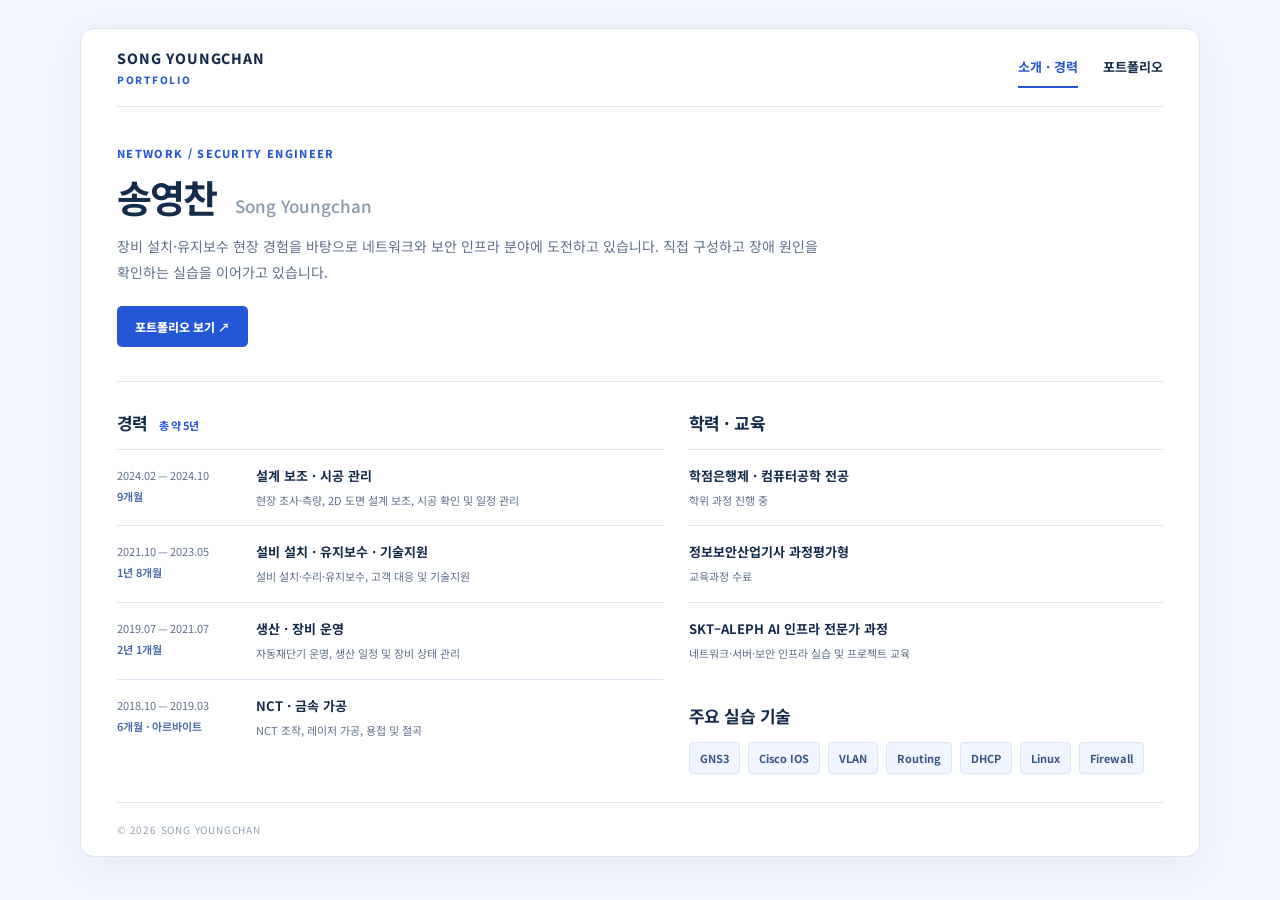
==== commit 36573c7e: "Show employment durations and use formal part-time label" ====
--- a/index.html
+++ b/index.html
@@ -1 +1 @@
-<!doctype html><html lang="ko"><head><meta charset="utf-8"><meta name="viewport" content="width=device-width,initial-scale=1"><meta name="theme-color" content="#f7f9fc"><meta name="description" content="송영찬 네트워크 엔지니어 소개 및 경력"><title>송영찬 | 소개·경력</title><link rel="stylesheet" href="style.css"><script src="script.js" defer></script></head><body><div class="wrap"><header class="header"><a class="logo" href="index.html">SONG YOUNGCHAN <span>PORTFOLIO</span></a><nav><a class="active" href="index.html">소개 · 경력</a><a href="projects.html">포트폴리오</a></nav></header><main><section class="intro"><p class="eyebrow">NETWORK / SECURITY ENGINEER</p><h1>송영찬 <span>Song Youngchan</span></h1><p>장비 설치·유지보수 현장 경험을 바탕으로 네트워크와 보안 인프라 분야에 도전하고 있습니다. 직접 구성하고 장애 원인을 확인하는 실습을 이어가고 있습니다.</p><a class="primary" href="projects.html">포트폴리오 보기 ↗</a></section><div class="twocol"><section class="panel"><h2>경력 <small>총 약 5년</small></h2><div class="entry"><time>2024.02 — 2024.10</time><div><strong>설계 보조 · 시공 관리</strong><p>현장 조사·측량, 2D 도면 설계 보조, 시공 확인 및 일정 관리</p></div></div><div class="entry"><time>2021.10 — 2023.05</time><div><strong>설비 설치 · 유지보수 · 기술지원</strong><p>설비 설치·수리·유지보수, 고객 대응 및 기술지원</p></div></div><div class="entry"><time>2019.07 — 2021.07</time><div><strong>생산 · 장비 운영</strong><p>자동재단기 운영, 생산 일정 및 장비 상태 관리</p></div></div><div class="entry"><time>2018.10 — 2019.03<span style="display:block;margin-top:5px">알바</span></time><div><strong>NCT · 금속 가공</strong><p>NCT 조작, 레이저 가공, 용접 및 절곡</p></div></div></section><section class="panel"><h2>학력 · 교육</h2><div class="entry"><div><strong>학점은행제 · 컴퓨터공학 전공</strong><p>학위 과정 진행 중</p></div></div><div class="entry"><div><strong>정보보안산업기사 과정평가형</strong><p>교육과정 수료</p></div></div><div class="entry"><div><strong>SKT–ALEPH AI 인프라 전문가 과정</strong><p>네트워크·서버·보안 인프라 실습 및 프로젝트 교육</p></div></div><h2 class="subhead">주요 실습 기술</h2><div class="tags"><span>GNS3</span><span>Cisco IOS</span><span>VLAN</span><span>Routing</span><span>DHCP</span><span>Linux</span><span>Firewall</span></div></section></div></main><footer>© 2026 SONG YOUNGCHAN</footer></div></body></html>+<!doctype html><html lang="ko"><head><meta charset="utf-8"><meta name="viewport" content="width=device-width,initial-scale=1"><meta name="theme-color" content="#f7f9fc"><meta name="description" content="송영찬 네트워크 엔지니어 소개 및 경력"><title>송영찬 | 소개·경력</title><link rel="stylesheet" href="style.css"><script src="script.js" defer></script></head><body><div class="wrap"><header class="header"><a class="logo" href="index.html">SONG YOUNGCHAN <span>PORTFOLIO</span></a><nav><a class="active" href="index.html">소개 · 경력</a><a href="projects.html">포트폴리오</a></nav></header><main><section class="intro"><p class="eyebrow">NETWORK / SECURITY ENGINEER</p><h1>송영찬 <span>Song Youngchan</span></h1><p>장비 설치·유지보수 현장 경험을 바탕으로 네트워크와 보안 인프라 분야에 도전하고 있습니다. 직접 구성하고 장애 원인을 확인하는 실습을 이어가고 있습니다.</p><a class="primary" href="projects.html">포트폴리오 보기 ↗</a></section><div class="twocol"><section class="panel"><h2>경력 <small>총 약 5년</small></h2><div class="entry"><time>2024.02 — 2024.10<span style="display:block;margin-top:5px;font-weight:600;color:#4267a6">9개월</span></time><div><strong>설계 보조 · 시공 관리</strong><p>현장 조사·측량, 2D 도면 설계 보조, 시공 확인 및 일정 관리</p></div></div><div class="entry"><time>2021.10 — 2023.05<span style="display:block;margin-top:5px;font-weight:600;color:#4267a6">1년 8개월</span></time><div><strong>설비 설치 · 유지보수 · 기술지원</strong><p>설비 설치·수리·유지보수, 고객 대응 및 기술지원</p></div></div><div class="entry"><time>2019.07 — 2021.07<span style="display:block;margin-top:5px;font-weight:600;color:#4267a6">2년 1개월</span></time><div><strong>생산 · 장비 운영</strong><p>자동재단기 운영, 생산 일정 및 장비 상태 관리</p></div></div><div class="entry"><time>2018.10 — 2019.03<span style="display:block;margin-top:5px;font-weight:600;color:#4267a6">6개월 · 아르바이트</span></time><div><strong>NCT · 금속 가공</strong><p>NCT 조작, 레이저 가공, 용접 및 절곡</p></div></div></section><section class="panel"><h2>학력 · 교육</h2><div class="entry"><div><strong>학점은행제 · 컴퓨터공학 전공</strong><p>학위 과정 진행 중</p></div></div><div class="entry"><div><strong>정보보안산업기사 과정평가형</strong><p>교육과정 수료</p></div></div><div class="entry"><div><strong>SKT–ALEPH AI 인프라 전문가 과정</strong><p>네트워크·서버·보안 인프라 실습 및 프로젝트 교육</p></div></div><h2 class="subhead">주요 실습 기술</h2><div class="tags"><span>GNS3</span><span>Cisco IOS</span><span>VLAN</span><span>Routing</span><span>DHCP</span><span>Linux</span><span>Firewall</span></div></section></div></main><footer>© 2026 SONG YOUNGCHAN</footer></div></body></html>
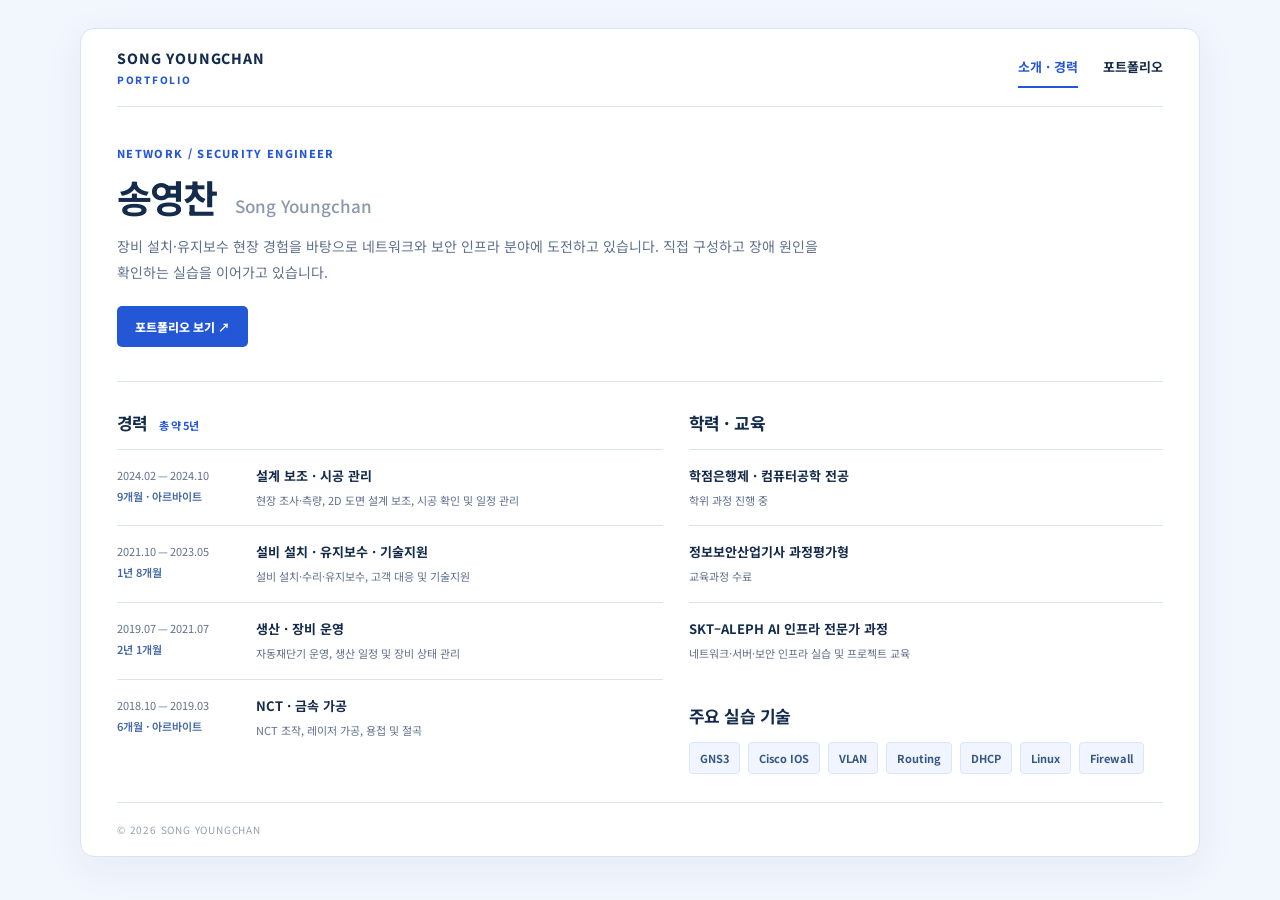
==== commit 59e72cf3: "Label nine-month design assistant role as part-time" ====
--- a/index.html
+++ b/index.html
@@ -1 +1 @@
-<!doctype html><html lang="ko"><head><meta charset="utf-8"><meta name="viewport" content="width=device-width,initial-scale=1"><meta name="theme-color" content="#f7f9fc"><meta name="description" content="송영찬 네트워크 엔지니어 소개 및 경력"><title>송영찬 | 소개·경력</title><link rel="stylesheet" href="style.css"><script src="script.js" defer></script></head><body><div class="wrap"><header class="header"><a class="logo" href="index.html">SONG YOUNGCHAN <span>PORTFOLIO</span></a><nav><a class="active" href="index.html">소개 · 경력</a><a href="projects.html">포트폴리오</a></nav></header><main><section class="intro"><p class="eyebrow">NETWORK / SECURITY ENGINEER</p><h1>송영찬 <span>Song Youngchan</span></h1><p>장비 설치·유지보수 현장 경험을 바탕으로 네트워크와 보안 인프라 분야에 도전하고 있습니다. 직접 구성하고 장애 원인을 확인하는 실습을 이어가고 있습니다.</p><a class="primary" href="projects.html">포트폴리오 보기 ↗</a></section><div class="twocol"><section class="panel"><h2>경력 <small>총 약 5년</small></h2><div class="entry"><time>2024.02 — 2024.10<span style="display:block;margin-top:5px;font-weight:600;color:#4267a6">9개월</span></time><div><strong>설계 보조 · 시공 관리</strong><p>현장 조사·측량, 2D 도면 설계 보조, 시공 확인 및 일정 관리</p></div></div><div class="entry"><time>2021.10 — 2023.05<span style="display:block;margin-top:5px;font-weight:600;color:#4267a6">1년 8개월</span></time><div><strong>설비 설치 · 유지보수 · 기술지원</strong><p>설비 설치·수리·유지보수, 고객 대응 및 기술지원</p></div></div><div class="entry"><time>2019.07 — 2021.07<span style="display:block;margin-top:5px;font-weight:600;color:#4267a6">2년 1개월</span></time><div><strong>생산 · 장비 운영</strong><p>자동재단기 운영, 생산 일정 및 장비 상태 관리</p></div></div><div class="entry"><time>2018.10 — 2019.03<span style="display:block;margin-top:5px;font-weight:600;color:#4267a6">6개월 · 아르바이트</span></time><div><strong>NCT · 금속 가공</strong><p>NCT 조작, 레이저 가공, 용접 및 절곡</p></div></div></section><section class="panel"><h2>학력 · 교육</h2><div class="entry"><div><strong>학점은행제 · 컴퓨터공학 전공</strong><p>학위 과정 진행 중</p></div></div><div class="entry"><div><strong>정보보안산업기사 과정평가형</strong><p>교육과정 수료</p></div></div><div class="entry"><div><strong>SKT–ALEPH AI 인프라 전문가 과정</strong><p>네트워크·서버·보안 인프라 실습 및 프로젝트 교육</p></div></div><h2 class="subhead">주요 실습 기술</h2><div class="tags"><span>GNS3</span><span>Cisco IOS</span><span>VLAN</span><span>Routing</span><span>DHCP</span><span>Linux</span><span>Firewall</span></div></section></div></main><footer>© 2026 SONG YOUNGCHAN</footer></div></body></html>+<!doctype html><html lang="ko"><head><meta charset="utf-8"><meta name="viewport" content="width=device-width,initial-scale=1"><meta name="theme-color" content="#f7f9fc"><meta name="description" content="송영찬 네트워크 엔지니어 소개 및 경력"><title>송영찬 | 소개·경력</title><link rel="stylesheet" href="style.css"><script src="script.js" defer></script></head><body><div class="wrap"><header class="header"><a class="logo" href="index.html">SONG YOUNGCHAN <span>PORTFOLIO</span></a><nav><a class="active" href="index.html">소개 · 경력</a><a href="projects.html">포트폴리오</a></nav></header><main><section class="intro"><p class="eyebrow">NETWORK / SECURITY ENGINEER</p><h1>송영찬 <span>Song Youngchan</span></h1><p>장비 설치·유지보수 현장 경험을 바탕으로 네트워크와 보안 인프라 분야에 도전하고 있습니다. 직접 구성하고 장애 원인을 확인하는 실습을 이어가고 있습니다.</p><a class="primary" href="projects.html">포트폴리오 보기 ↗</a></section><div class="twocol"><section class="panel"><h2>경력 <small>총 약 5년</small></h2><div class="entry"><time>2024.02 — 2024.10<span style="display:block;margin-top:5px;font-weight:600;color:#4267a6">9개월 · 아르바이트</span></time><div><strong>설계 보조 · 시공 관리</strong><p>현장 조사·측량, 2D 도면 설계 보조, 시공 확인 및 일정 관리</p></div></div><div class="entry"><time>2021.10 — 2023.05<span style="display:block;margin-top:5px;font-weight:600;color:#4267a6">1년 8개월</span></time><div><strong>설비 설치 · 유지보수 · 기술지원</strong><p>설비 설치·수리·유지보수, 고객 대응 및 기술지원</p></div></div><div class="entry"><time>2019.07 — 2021.07<span style="display:block;margin-top:5px;font-weight:600;color:#4267a6">2년 1개월</span></time><div><strong>생산 · 장비 운영</strong><p>자동재단기 운영, 생산 일정 및 장비 상태 관리</p></div></div><div class="entry"><time>2018.10 — 2019.03<span style="display:block;margin-top:5px;font-weight:600;color:#4267a6">6개월 · 아르바이트</span></time><div><strong>NCT · 금속 가공</strong><p>NCT 조작, 레이저 가공, 용접 및 절곡</p></div></div></section><section class="panel"><h2>학력 · 교육</h2><div class="entry"><div><strong>학점은행제 · 컴퓨터공학 전공</strong><p>학위 과정 진행 중</p></div></div><div class="entry"><div><strong>정보보안산업기사 과정평가형</strong><p>교육과정 수료</p></div></div><div class="entry"><div><strong>SKT–ALEPH AI 인프라 전문가 과정</strong><p>네트워크·서버·보안 인프라 실습 및 프로젝트 교육</p></div></div><h2 class="subhead">주요 실습 기술</h2><div class="tags"><span>GNS3</span><span>Cisco IOS</span><span>VLAN</span><span>Routing</span><span>DHCP</span><span>Linux</span><span>Firewall</span></div></section></div></main><footer>© 2026 SONG YOUNGCHAN</footer></div></body></html>
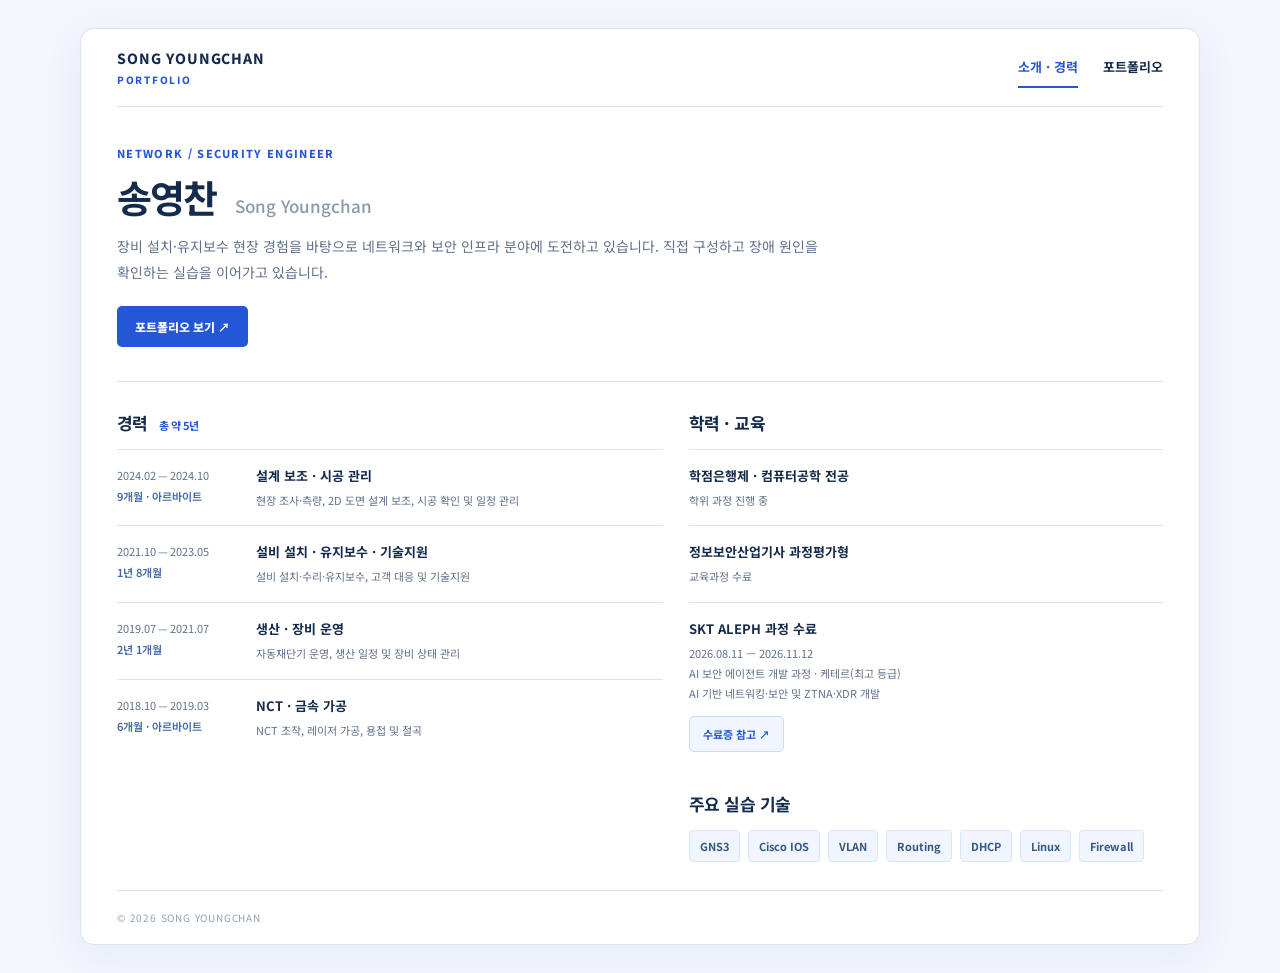
==== commit aff3c9e3: "Update ALEPH education completion and link certificate" ====
--- a/index.html
+++ b/index.html
@@ -1 +1 @@
-<!doctype html><html lang="ko"><head><meta charset="utf-8"><meta name="viewport" content="width=device-width,initial-scale=1"><meta name="theme-color" content="#f7f9fc"><meta name="description" content="송영찬 네트워크 엔지니어 소개 및 경력"><title>송영찬 | 소개·경력</title><link rel="stylesheet" href="style.css"><script src="script.js" defer></script></head><body><div class="wrap"><header class="header"><a class="logo" href="index.html">SONG YOUNGCHAN <span>PORTFOLIO</span></a><nav><a class="active" href="index.html">소개 · 경력</a><a href="projects.html">포트폴리오</a></nav></header><main><section class="intro"><p class="eyebrow">NETWORK / SECURITY ENGINEER</p><h1>송영찬 <span>Song Youngchan</span></h1><p>장비 설치·유지보수 현장 경험을 바탕으로 네트워크와 보안 인프라 분야에 도전하고 있습니다. 직접 구성하고 장애 원인을 확인하는 실습을 이어가고 있습니다.</p><a class="primary" href="projects.html">포트폴리오 보기 ↗</a></section><div class="twocol"><section class="panel"><h2>경력 <small>총 약 5년</small></h2><div class="entry"><time>2024.02 — 2024.10<span style="display:block;margin-top:5px;font-weight:600;color:#4267a6">9개월 · 아르바이트</span></time><div><strong>설계 보조 · 시공 관리</strong><p>현장 조사·측량, 2D 도면 설계 보조, 시공 확인 및 일정 관리</p></div></div><div class="entry"><time>2021.10 — 2023.05<span style="display:block;margin-top:5px;font-weight:600;color:#4267a6">1년 8개월</span></time><div><strong>설비 설치 · 유지보수 · 기술지원</strong><p>설비 설치·수리·유지보수, 고객 대응 및 기술지원</p></div></div><div class="entry"><time>2019.07 — 2021.07<span style="display:block;margin-top:5px;font-weight:600;color:#4267a6">2년 1개월</span></time><div><strong>생산 · 장비 운영</strong><p>자동재단기 운영, 생산 일정 및 장비 상태 관리</p></div></div><div class="entry"><time>2018.10 — 2019.03<span style="display:block;margin-top:5px;font-weight:600;color:#4267a6">6개월 · 아르바이트</span></time><div><strong>NCT · 금속 가공</strong><p>NCT 조작, 레이저 가공, 용접 및 절곡</p></div></div></section><section class="panel"><h2>학력 · 교육</h2><div class="entry"><div><strong>학점은행제 · 컴퓨터공학 전공</strong><p>학위 과정 진행 중</p></div></div><div class="entry"><div><strong>정보보안산업기사 과정평가형</strong><p>교육과정 수료</p></div></div><div class="entry"><div><strong>SKT–ALEPH AI 인프라 전문가 과정</strong><p>네트워크·서버·보안 인프라 실습 및 프로젝트 교육</p></div></div><h2 class="subhead">주요 실습 기술</h2><div class="tags"><span>GNS3</span><span>Cisco IOS</span><span>VLAN</span><span>Routing</span><span>DHCP</span><span>Linux</span><span>Firewall</span></div></section></div></main><footer>© 2026 SONG YOUNGCHAN</footer></div></body></html>+<!doctype html><html lang="ko"><head><meta charset="utf-8"><meta name="viewport" content="width=device-width,initial-scale=1"><meta name="theme-color" content="#f7f9fc"><meta name="description" content="송영찬 네트워크 엔지니어 소개 및 경력"><title>송영찬 | 소개·경력</title><link rel="stylesheet" href="style.css"><script src="script.js" defer></script></head><body><div class="wrap"><header class="header"><a class="logo" href="index.html">SONG YOUNGCHAN <span>PORTFOLIO</span></a><nav><a class="active" href="index.html">소개 · 경력</a><a href="projects.html">포트폴리오</a></nav></header><main><section class="intro"><p class="eyebrow">NETWORK / SECURITY ENGINEER</p><h1>송영찬 <span>Song Youngchan</span></h1><p>장비 설치·유지보수 현장 경험을 바탕으로 네트워크와 보안 인프라 분야에 도전하고 있습니다. 직접 구성하고 장애 원인을 확인하는 실습을 이어가고 있습니다.</p><a class="primary" href="projects.html">포트폴리오 보기 ↗</a></section><div class="twocol"><section class="panel"><h2>경력 <small>총 약 5년</small></h2><div class="entry"><time>2024.02 — 2024.10<span style="display:block;margin-top:5px;font-weight:600;color:#4267a6">9개월 · 아르바이트</span></time><div><strong>설계 보조 · 시공 관리</strong><p>현장 조사·측량, 2D 도면 설계 보조, 시공 확인 및 일정 관리</p></div></div><div class="entry"><time>2021.10 — 2023.05<span style="display:block;margin-top:5px;font-weight:600;color:#4267a6">1년 8개월</span></time><div><strong>설비 설치 · 유지보수 · 기술지원</strong><p>설비 설치·수리·유지보수, 고객 대응 및 기술지원</p></div></div><div class="entry"><time>2019.07 — 2021.07<span style="display:block;margin-top:5px;font-weight:600;color:#4267a6">2년 1개월</span></time><div><strong>생산 · 장비 운영</strong><p>자동재단기 운영, 생산 일정 및 장비 상태 관리</p></div></div><div class="entry"><time>2018.10 — 2019.03<span style="display:block;margin-top:5px;font-weight:600;color:#4267a6">6개월 · 아르바이트</span></time><div><strong>NCT · 금속 가공</strong><p>NCT 조작, 레이저 가공, 용접 및 절곡</p></div></div></section><section class="panel"><h2>학력 · 교육</h2><div class="entry"><div><strong>학점은행제 · 컴퓨터공학 전공</strong><p>학위 과정 진행 중</p></div></div><div class="entry"><div><strong>정보보안산업기사 과정평가형</strong><p>교육과정 수료</p></div></div><div class="entry"><div><strong>SKT ALEPH 과정 수료</strong><p>2026.08.11 — 2026.11.12<br>AI 보안 에이전트 개발 과정 · 케테르(최고 등급)<br>AI 기반 네트워킹·보안 및 ZTNA·XDR 개발</p><a href="assets/education/aleph-certificate.pdf" target="_blank" rel="noopener" style="display:inline-flex;align-items:center;gap:7px;margin-top:12px;padding:9px 13px;border:1px solid #cbdaf1;border-radius:5px;background:#f0f5ff;color:#2457d6;font-size:11px;font-weight:700" aria-label="SKT ALEPH 과정 수료증 PDF 보기, 새 창">수료증 참고 ↗</a></div></div><h2 class="subhead">주요 실습 기술</h2><div class="tags"><span>GNS3</span><span>Cisco IOS</span><span>VLAN</span><span>Routing</span><span>DHCP</span><span>Linux</span><span>Firewall</span></div></section></div></main><footer>© 2026 SONG YOUNGCHAN</footer></div></body></html>
